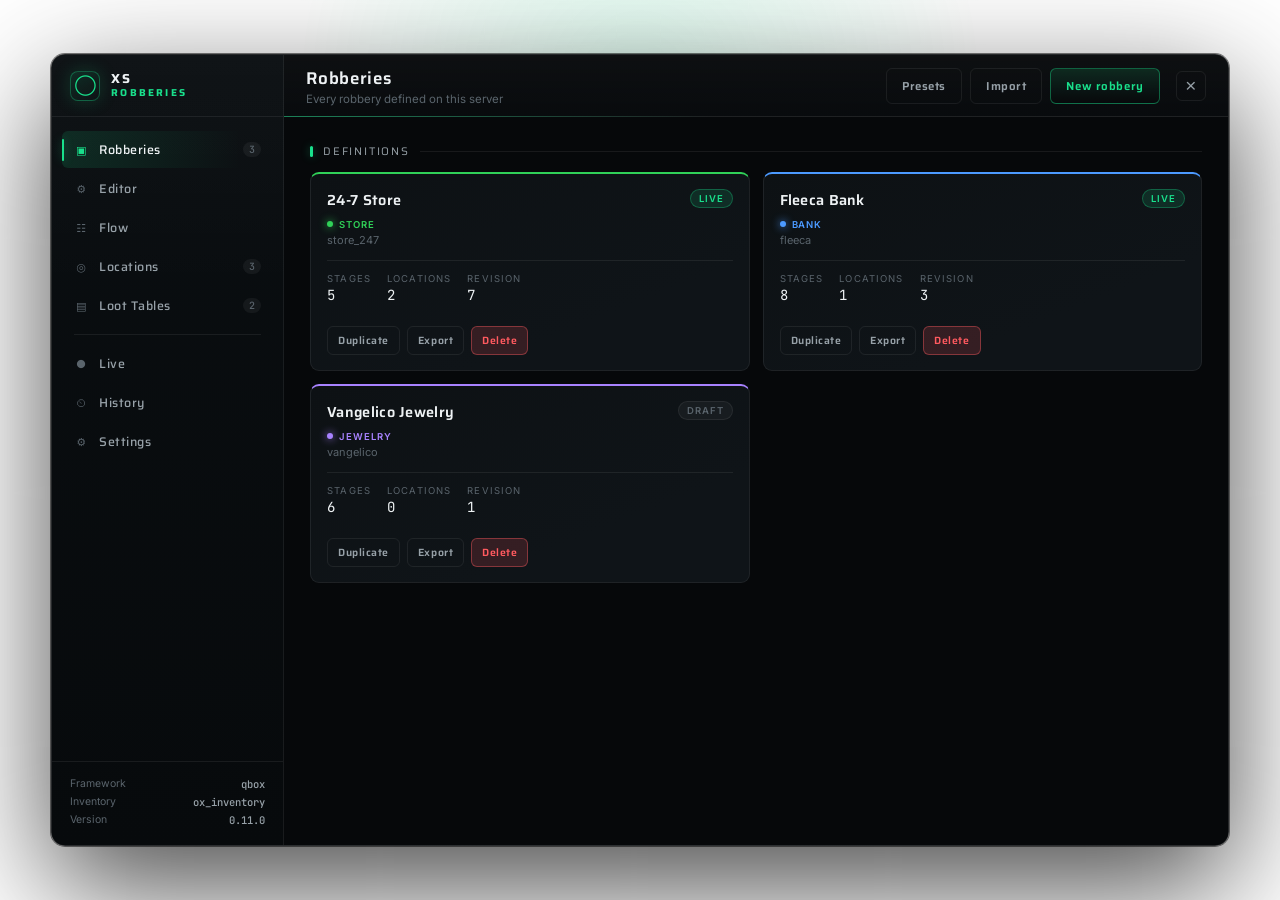
==== html/preview.html @ 026b1ade "XS-Robberies 0.11.0 An in-game robbery creator for QBox and QBCore. Build any job from a free camera" ====
<!DOCTYPE html>
<html lang="en">
<head>
    <meta charset="UTF-8">
    <meta name="viewport" content="width=device-width, initial-scale=1.0">
    <title>XS-Robberies — preview</title>
    <link rel="preconnect" href="https://fonts.googleapis.com">
    <link rel="preconnect" href="https://fonts.gstatic.com" crossorigin>
    <link href="https://fonts.googleapis.com/css2?family=Saira:wght@500;600;700&family=Inter:wght@400;500;600;700&family=JetBrains+Mono:wght@400;500;700&display=swap" rel="stylesheet">
    <link rel="stylesheet" href="css/style.css">
</head>
<body>
<div id="hud" class="hidden"></div>
<div id="minigame" class="hidden"></div>

<div id="app" class="hidden">
    <div id="grid-bg"></div>
    <div id="glow"></div>

    <div id="wrapper">
        <nav id="sidebar">
            <div id="logo">
                <div class="logo-mark">&#9711;</div>
                <div class="logo-text">XS<span>ROBBERIES</span></div>
            </div>

            <ul id="nav">
                <li class="nav-item active" data-panel="robberies">
                    <span class="nav-icon">&#9635;</span>
                    <span class="nav-label">Robberies</span>
                    <span class="nav-badge" id="badge-robberies"></span>
                </li>
                <li class="nav-item" data-panel="editor">
                    <span class="nav-icon">&#9881;</span>
                    <span class="nav-label">Editor</span>
                    <span class="nav-badge" id="badge-editor"></span>
                </li>
                <li class="nav-item" data-panel="graph">
                    <span class="nav-icon">&#9783;</span>
                    <span class="nav-label">Flow</span>
                </li>
                <li class="nav-item" data-panel="locations">
                    <span class="nav-icon">&#9678;</span>
                    <span class="nav-label">Locations</span>
                    <span class="nav-badge" id="badge-locations"></span>
                </li>
                <li class="nav-item" data-panel="loot">
                    <span class="nav-icon">&#9636;</span>
                    <span class="nav-label">Loot Tables</span>
                    <span class="nav-badge" id="badge-loot"></span>
                </li>
                <li class="nav-divider"></li>
                <li class="nav-item" data-panel="live">
                    <span class="nav-icon live-dot">&#9679;</span>
                    <span class="nav-label">Live</span>
                    <span class="nav-badge" id="badge-live"></span>
                </li>
                <li class="nav-item" data-panel="history">
                    <span class="nav-icon">&#9202;</span>
                    <span class="nav-label">History</span>
                </li>
                <li class="nav-item" data-panel="settings">
                    <span class="nav-icon">&#9881;</span>
                    <span class="nav-label">Settings</span>
                </li>
            </ul>

            <div id="sidebar-foot">
                <div class="foot-row"><span>Framework</span><b id="foot-framework">—</b></div>
                <div class="foot-row"><span>Inventory</span><b id="foot-inventory">—</b></div>
                <div class="foot-row"><span>Version</span><b>0.11.0</b></div>
            </div>
        </nav>

        <main id="main">
            <header id="topbar">
                <div id="topbar-left">
                    <div id="topbar-title">Robberies</div>
                    <div id="topbar-subtitle">Every robbery on this server</div>
                </div>
                <div id="topbar-actions"></div>
                <button id="btn-close" title="Close">&times;</button>
            </header>

            <section class="panel active" id="panel-robberies"></section>
            <section class="panel" id="panel-editor"></section>
            <section class="panel" id="panel-graph"></section>
            <section class="panel" id="panel-locations"></section>
            <section class="panel" id="panel-loot"></section>
            <section class="panel" id="panel-live"></section>
            <section class="panel" id="panel-history"></section>
            <section class="panel" id="panel-settings"></section>
        </main>
    </div>

    <div id="modal-root"></div>
    <div id="toast-container"></div>
</div>

<script src="js/mock.js"></script>
<script src="js/core.js"></script>
<script src="js/hud.js"></script>
<script src="js/minigames.js"></script>
<script src="js/panels/robberies.js"></script>
<script src="js/panels/editor.js"></script>
<script src="js/panels/graph.js"></script>
<script src="js/panels/locations.js"></script>
<script src="js/panels/loot.js"></script>
<script src="js/panels/live.js"></script>
<script src="js/panels/history.js"></script>
<script src="js/panels/settings.js"></script>
<script src="js/app.js"></script>
</body>
</html>
---- html/css/style.css ----
*, *::before, *::after { box-sizing: border-box; margin: 0; padding: 0; }

/* Near-black with a cold electric green. Reads as breach tooling, and stays
   clear of trucking's amber/teal, the drugs console's cyan and the airdrops
   panel's red. */
:root {
    --bg-base:      #06080a;
    --bg-card:      #0d1114;
    --bg-panel:     #0f1418;
    --bg-elevated:  #151b20;
    --bg-input:     #090c0f;
    --border:       rgba(255,255,255,0.07);
    --border-light: rgba(255,255,255,0.13);

    --accent:       #19e08c;
    --accent-dim:   rgba(25,224,140,0.13);
    --accent-glow:  rgba(25,224,140,0.40);
    --accent-deep:  #0b7f50;

    --amber:        #f5a524;
    --amber-dim:    rgba(245,165,36,0.15);
    --red:          #ff5a5f;
    --red-dim:      rgba(255,90,95,0.16);
    --green:        #30d158;
    --green-dim:    rgba(48,209,88,0.15);
    --blue:         #4c9aff;
    --blue-dim:     rgba(76,154,255,0.15);
    --violet:       #a882ff;
    --violet-dim:   rgba(168,130,255,0.15);

    --text-primary:   #eef2f4;
    --text-secondary: #97a1a8;
    --text-muted:     #5a646c;

    --font-display: 'Saira', 'Segoe UI', system-ui, sans-serif;
    --font-body:    'Inter', 'Segoe UI', system-ui, sans-serif;
    --font-mono:    'JetBrains Mono', ui-monospace, 'Cascadia Code', monospace;

    --sidebar-w: 232px;
    --topbar-h:  62px;
    --radius:    9px;
    --radius-sm: 6px;

    --ease: cubic-bezier(.22,.61,.36,1);
}

html, body {
    height: 100%;
    background: transparent;
    font-family: var(--font-body);
    color: var(--text-primary);
    overflow: hidden;
    -webkit-font-smoothing: antialiased;
}

.hidden { display: none !important; }

#app {
    position: fixed;
    inset: 0;
    display: flex;
    align-items: center;
    justify-content: center;
    opacity: 1;
    transition: opacity .22s var(--ease), transform .22s var(--ease);
}

#app.suspended {
    opacity: 0;
    transform: scale(.985);
    pointer-events: none;
}

#grid-bg {
    position: absolute;
    inset: 0;
    background-image:
        linear-gradient(rgba(255,255,255,.022) 1px, transparent 1px),
        linear-gradient(90deg, rgba(255,255,255,.022) 1px, transparent 1px);
    background-size: 44px 44px;
    mask-image: radial-gradient(ellipse 80% 70% at 50% 40%, #000 40%, transparent 100%);
}

#glow {
    position: absolute;
    top: -30%;
    left: 50%;
    width: 900px;
    height: 700px;
    transform: translateX(-50%);
    background: radial-gradient(circle, rgba(25,224,140,.10), transparent 62%);
    pointer-events: none;
    animation: breathe 9s ease-in-out infinite;
}

@keyframes breathe {
    0%, 100% { opacity: .55; }
    50%      { opacity: 1; }
}

#wrapper {
    position: relative;
    display: flex;
    width: min(1480px, 92vw);
    height: min(880px, 88vh);
    background: var(--bg-base);
    border: 1px solid var(--border-light);
    border-radius: 14px;
    overflow: hidden;
    box-shadow: 0 40px 120px rgba(0,0,0,.72), 0 0 0 1px rgba(0,0,0,.5);
    animation: appIn .34s var(--ease) both;
}

@keyframes appIn {
    from { opacity: 0; transform: translateY(14px) scale(.985); }
    to   { opacity: 1; transform: none; }
}

/* ── Sidebar ─────────────────────────────────────────────────────────────── */

#sidebar {
    width: var(--sidebar-w);
    flex-shrink: 0;
    display: flex;
    flex-direction: column;
    background: linear-gradient(180deg, #0a0e11, #070a0c);
    border-right: 1px solid var(--border);
}

#logo {
    height: var(--topbar-h);
    display: flex;
    align-items: center;
    gap: 11px;
    padding: 0 18px;
    border-bottom: 1px solid var(--border);
}

.logo-mark {
    width: 30px;
    height: 30px;
    display: grid;
    place-items: center;
    border-radius: 8px;
    font-size: 15px;
    color: var(--accent);
    background: var(--accent-dim);
    border: 1px solid rgba(25,224,140,.32);
    box-shadow: 0 0 18px rgba(25,224,140,.18);
}

.logo-text {
    font-family: var(--font-display);
    font-weight: 700;
    font-size: 13px;
    letter-spacing: .13em;
    line-height: 1.15;
}

.logo-text span {
    display: block;
    color: var(--accent);
    font-size: 10px;
    letter-spacing: .22em;
}

#nav { list-style: none; padding: 14px 10px; flex: 1; overflow-y: auto; }

.nav-item {
    position: relative;
    display: flex;
    align-items: center;
    gap: 11px;
    padding: 9px 12px;
    margin-bottom: 2px;
    border-radius: var(--radius-sm);
    cursor: pointer;
    color: var(--text-secondary);
    font-size: 12.5px;
    font-weight: 500;
    transition: background .16s var(--ease), color .16s var(--ease);
}

.nav-item::before {
    content: '';
    position: absolute;
    left: 0;
    top: 50%;
    width: 2px;
    height: 0;
    background: var(--accent);
    border-radius: 2px;
    transform: translateY(-50%);
    transition: height .2s var(--ease);
    box-shadow: 0 0 10px var(--accent-glow);
}

.nav-item:hover { background: rgba(255,255,255,.035); color: var(--text-primary); }

.nav-item.active {
    background: var(--accent-dim);
    color: var(--text-primary);
}

.nav-item.active::before { height: 60%; }
.nav-item.active .nav-icon { color: var(--accent); }

.nav-icon { font-size: 11px; width: 14px; text-align: center; color: var(--text-muted); transition: color .16s; }
.nav-label { flex: 1; font-family: var(--font-display); letter-spacing: .04em; }

.nav-badge {
    font-family: var(--font-mono);
    font-size: 10px;
    color: var(--text-muted);
    background: rgba(255,255,255,.05);
    padding: 1px 6px;
    border-radius: 20px;
}

.nav-badge:empty { display: none; }

.nav-divider { height: 1px; background: var(--border); margin: 10px 12px; }

.live-dot { color: var(--text-muted); }
.live-dot.on { color: var(--accent); animation: pulse 1.6s ease-in-out infinite; }

@keyframes pulse {
    0%, 100% { opacity: 1; text-shadow: 0 0 8px var(--accent-glow); }
    50%      { opacity: .35; text-shadow: none; }
}

#sidebar-foot {
    padding: 13px 18px 16px;
    border-top: 1px solid var(--border);
    font-size: 10.5px;
}

.foot-row { display: flex; justify-content: space-between; padding: 2px 0; color: var(--text-muted); }
.foot-row b { color: var(--text-secondary); font-family: var(--font-mono); font-weight: 500; }

/* ── Main ────────────────────────────────────────────────────────────────── */

#main { flex: 1; display: flex; flex-direction: column; min-width: 0; background: var(--bg-base); }

#topbar {
    height: var(--topbar-h);
    flex-shrink: 0;
    display: flex;
    align-items: center;
    gap: 16px;
    padding: 0 22px;
    border-bottom: 1px solid var(--border);
    background: rgba(10,13,16,.7);
}

#topbar-left { flex: 1; min-width: 0; }

#topbar-title {
    font-family: var(--font-display);
    font-size: 17px;
    font-weight: 600;
    letter-spacing: .04em;
}

#topbar-subtitle { font-size: 11.5px; color: var(--text-muted); margin-top: 1px; }

#topbar-actions { display: flex; gap: 8px; }

#btn-close {
    width: 30px;
    height: 30px;
    border: 1px solid var(--border);
    background: transparent;
    color: var(--text-secondary);
    border-radius: var(--radius-sm);
    font-size: 19px;
    line-height: 1;
    cursor: pointer;
    transition: all .16s var(--ease);
}

#btn-close:hover { background: var(--red-dim); border-color: var(--red); color: var(--red); }

.panel { display: none; flex: 1; overflow-y: auto; padding: 22px 26px 34px; }
.panel.active { display: block; animation: panelIn .26s var(--ease) both; }

@keyframes panelIn {
    from { opacity: 0; transform: translateY(9px); }
    to   { opacity: 1; transform: none; }
}

.panel::-webkit-scrollbar { width: 5px; }
.panel::-webkit-scrollbar-track { background: transparent; }
.panel::-webkit-scrollbar-thumb { background: var(--border-light); border-radius: 3px; }

/* ── Building blocks ─────────────────────────────────────────────────────── */

.section-title {
    font-family: var(--font-display);
    font-size: 11px;
    letter-spacing: .16em;
    text-transform: uppercase;
    color: var(--text-muted);
    margin: 4px 0 12px;
    display: flex;
    align-items: center;
    gap: 10px;
}

.section-title::after {
    content: '';
    flex: 1;
    height: 1px;
    background: var(--border);
}

.card-grid {
    display: grid;
    grid-template-columns: repeat(auto-fill, minmax(292px, 1fr));
    gap: 13px;
}

.card {
    background: var(--bg-card);
    border: 1px solid var(--border);
    border-radius: var(--radius);
    padding: 15px 16px;
    cursor: pointer;
    position: relative;
    overflow: hidden;
    transition: border-color .18s var(--ease), transform .18s var(--ease), background .18s var(--ease);
    animation: cardIn .3s var(--ease) both;
}

.card::after {
    content: '';
    position: absolute;
    left: 0; right: 0; top: 0;
    height: 1px;
    background: linear-gradient(90deg, transparent, var(--accent), transparent);
    opacity: 0;
    transition: opacity .2s var(--ease);
}

.card:hover {
    border-color: var(--border-light);
    background: var(--bg-panel);
    transform: translateY(-2px);
}

.card:hover::after { opacity: .7; }

@keyframes cardIn {
    from { opacity: 0; transform: translateY(10px); }
    to   { opacity: 1; transform: none; }
}

.card:nth-child(1) { animation-delay: .02s; }
.card:nth-child(2) { animation-delay: .05s; }
.card:nth-child(3) { animation-delay: .08s; }
.card:nth-child(4) { animation-delay: .11s; }
.card:nth-child(5) { animation-delay: .14s; }
.card:nth-child(6) { animation-delay: .17s; }
.card:nth-child(n+7) { animation-delay: .2s; }

.card-head { display: flex; align-items: flex-start; justify-content: space-between; gap: 10px; }

.card-title {
    font-family: var(--font-display);
    font-size: 14.5px;
    font-weight: 600;
    letter-spacing: .02em;
}

.card-sub { font-size: 11px; color: var(--text-muted); margin-top: 2px; }

.card-stats {
    display: flex;
    gap: 16px;
    margin-top: 13px;
    padding-top: 12px;
    border-top: 1px solid var(--border);
}

.stat-label { font-size: 9.5px; letter-spacing: .12em; text-transform: uppercase; color: var(--text-muted); }
.stat-value { font-family: var(--font-mono); font-size: 14px; color: var(--text-primary); margin-top: 2px; }

.badge {
    font-size: 9.5px;
    font-weight: 600;
    letter-spacing: .1em;
    text-transform: uppercase;
    padding: 3px 8px;
    border-radius: 20px;
    border: 1px solid transparent;
    white-space: nowrap;
}

.badge.on     { color: var(--accent); background: var(--accent-dim); border-color: rgba(25,224,140,.3); }
.badge.off    { color: var(--text-muted); background: rgba(255,255,255,.04); border-color: var(--border); }
.badge.warn   { color: var(--amber); background: var(--amber-dim); border-color: rgba(245,165,36,.3); }
.badge.danger { color: var(--red); background: var(--red-dim); border-color: rgba(255,90,95,.3); }
.badge.info   { color: var(--blue); background: var(--blue-dim); border-color: rgba(76,154,255,.3); }

.btn {
    font-family: var(--font-display);
    font-size: 11.5px;
    font-weight: 600;
    letter-spacing: .05em;
    padding: 8px 15px;
    border-radius: var(--radius-sm);
    border: 1px solid var(--border-light);
    background: var(--bg-elevated);
    color: var(--text-primary);
    cursor: pointer;
    transition: all .16s var(--ease);
    display: inline-flex;
    align-items: center;
    gap: 7px;
}

.btn:hover { border-color: var(--text-muted); transform: translateY(-1px); }
.btn:active { transform: none; }
.btn:disabled { opacity: .45; cursor: not-allowed; transform: none; }

.btn-primary {
    background: var(--accent-dim);
    border-color: rgba(25,224,140,.4);
    color: var(--accent);
}

.btn-primary:hover {
    background: rgba(25,224,140,.2);
    border-color: var(--accent);
    box-shadow: 0 0 18px rgba(25,224,140,.18);
}

.btn-ghost { background: transparent; border-color: var(--border); color: var(--text-secondary); }
.btn-ghost:hover { color: var(--text-primary); }

.btn-danger { background: var(--red-dim); border-color: rgba(255,90,95,.4); color: var(--red); }
.btn-danger:hover { background: rgba(255,90,95,.25); border-color: var(--red); }

.btn-sm { padding: 5px 10px; font-size: 10.5px; }

/* ── Forms ───────────────────────────────────────────────────────────────── */

.field { margin-bottom: 13px; }

.field-label {
    display: block;
    font-size: 10.5px;
    letter-spacing: .1em;
    text-transform: uppercase;
    color: var(--text-muted);
    margin-bottom: 5px;
}

.field-hint { font-size: 10.5px; color: var(--text-muted); margin-top: 4px; line-height: 1.45; }

input[type="text"], input[type="number"], select, textarea {
    width: 100%;
    background: var(--bg-input);
    border: 1px solid var(--border);
    border-radius: var(--radius-sm);
    padding: 8px 11px;
    color: var(--text-primary);
    font-family: var(--font-body);
    font-size: 12.5px;
    transition: border-color .16s var(--ease), box-shadow .16s var(--ease);
}

input:focus, select:focus, textarea:focus {
    outline: none;
    border-color: var(--accent);
    box-shadow: 0 0 0 3px var(--accent-dim);
}

textarea { resize: vertical; min-height: 90px; font-family: var(--font-mono); font-size: 11.5px; }

select { cursor: pointer; }
select option { background: var(--bg-elevated); }

.input-row { display: flex; gap: 9px; }
.input-row > * { flex: 1; }

.unit-input { position: relative; }
.unit-input .unit {
    position: absolute;
    right: 10px;
    top: 50%;
    transform: translateY(-50%);
    font-family: var(--font-mono);
    font-size: 10.5px;
    color: var(--text-muted);
    pointer-events: none;
}

.toggle {
    display: flex;
    align-items: center;
    gap: 10px;
    cursor: pointer;
    user-select: none;
}

.toggle-track {
    width: 34px;
    height: 19px;
    border-radius: 20px;
    background: var(--bg-input);
    border: 1px solid var(--border-light);
    position: relative;
    transition: all .18s var(--ease);
    flex-shrink: 0;
}

.toggle-track::after {
    content: '';
    position: absolute;
    top: 2px;
    left: 2px;
    width: 13px;
    height: 13px;
    border-radius: 50%;
    background: var(--text-muted);
    transition: all .18s var(--ease);
}

.toggle input { display: none; }

.toggle input:checked + .toggle-track {
    background: var(--accent-dim);
    border-color: var(--accent);
}

.toggle input:checked + .toggle-track::after {
    left: 17px;
    background: var(--accent);
    box-shadow: 0 0 8px var(--accent-glow);
}

.toggle-label { font-size: 12px; color: var(--text-secondary); }

.empty {
    text-align: center;
    padding: 64px 20px;
    color: var(--text-muted);
    animation: panelIn .3s var(--ease) both;
}

.empty-mark { font-size: 30px; opacity: .32; margin-bottom: 12px; }
.empty-title { font-family: var(--font-display); font-size: 15px; color: var(--text-secondary); margin-bottom: 6px; }
.empty-body { font-size: 12px; max-width: 380px; margin: 0 auto 18px; line-height: 1.6; }

/* ── Editor ──────────────────────────────────────────────────────────────── */

#editor-layout { display: grid; grid-template-columns: 296px 1fr; gap: 16px; height: 100%; }

.editor-col { display: flex; flex-direction: column; min-height: 0; }

.stage-list { flex: 1; overflow-y: auto; padding-right: 3px; }
.stage-list::-webkit-scrollbar { width: 4px; }
.stage-list::-webkit-scrollbar-thumb { background: var(--border-light); border-radius: 2px; }

.stage-row {
    display: flex;
    align-items: center;
    gap: 10px;
    padding: 9px 11px;
    margin-bottom: 5px;
    background: var(--bg-card);
    border: 1px solid var(--border);
    border-left: 2px solid var(--stage-colour, var(--accent));
    border-radius: var(--radius-sm);
    cursor: pointer;
    transition: all .16s var(--ease);
    animation: cardIn .24s var(--ease) both;
}

.stage-row:hover { background: var(--bg-panel); border-color: var(--border-light); border-left-color: var(--stage-colour, var(--accent)); }
.stage-row.selected {
    background: var(--bg-elevated);
    border-color: var(--border-light);
    border-left-color: var(--stage-colour, var(--accent));
    border-left-width: 3px;
}

.stage-index {
    font-family: var(--font-mono);
    font-size: 10px;
    color: var(--text-muted);
    width: 16px;
    text-align: right;
}

.stage-meta { flex: 1; min-width: 0; }
.stage-name { font-size: 12.5px; font-weight: 500; white-space: nowrap; overflow: hidden; text-overflow: ellipsis; }
.stage-type { font-size: 10px; color: var(--text-muted); letter-spacing: .06em; text-transform: uppercase; }

.stage-flag { font-size: 10px; color: var(--text-muted); }

.options-head {
    display: flex;
    align-items: center;
    justify-content: space-between;
    gap: 12px;
    padding-bottom: 13px;
    margin-bottom: 15px;
    border-bottom: 1px solid var(--border);
}

.options-title { font-family: var(--font-display); font-size: 15px; font-weight: 600; }
.options-blurb { font-size: 11.5px; color: var(--text-muted); margin-top: 3px; line-height: 1.5; max-width: 520px; }

.field-grid { display: grid; grid-template-columns: repeat(2, minmax(0, 1fr)); gap: 0 16px; }
.field-grid .field.wide { grid-column: 1 / -1; }

.advanced-toggle {
    display: flex;
    align-items: center;
    gap: 8px;
    margin: 6px 0 14px;
    font-size: 11px;
    letter-spacing: .1em;
    text-transform: uppercase;
    color: var(--text-muted);
    cursor: pointer;
    user-select: none;
}

.advanced-toggle::after { content: ''; flex: 1; height: 1px; background: var(--border); }
.advanced-toggle:hover { color: var(--text-secondary); }

.advanced-fields { display: none; }
.advanced-fields.open { display: block; animation: panelIn .2s var(--ease) both; }

.type-grid { display: grid; grid-template-columns: repeat(3, 1fr); gap: 9px; }

.type-card {
    background: var(--bg-input);
    border: 1px solid var(--border);
    border-radius: var(--radius-sm);
    padding: 12px;
    cursor: pointer;
    transition: all .16s var(--ease);
    animation: cardIn .24s var(--ease) both;
}

.type-card:hover {
    border-color: var(--type-colour, var(--accent));
    background: var(--bg-elevated);
    transform: translateY(-2px);
}

.type-name { font-family: var(--font-display); font-size: 12.5px; font-weight: 600; color: var(--type-colour, var(--accent)); }
.type-blurb { font-size: 10.5px; color: var(--text-muted); margin-top: 4px; line-height: 1.45; }

.issue {
    display: flex;
    gap: 9px;
    padding: 9px 11px;
    margin-bottom: 6px;
    border-radius: var(--radius-sm);
    font-size: 11.5px;
    line-height: 1.45;
    border: 1px solid transparent;
}

.issue.error { background: var(--red-dim); border-color: rgba(255,90,95,.25); color: #ffb3b5; }
.issue.warn  { background: var(--amber-dim); border-color: rgba(245,165,36,.25); color: #ffd695; }
.issue-mark  { font-weight: 700; }

/* ── Table ───────────────────────────────────────────────────────────────── */

.table { width: 100%; border-collapse: collapse; font-size: 12px; }
.table th {
    text-align: left;
    font-family: var(--font-display);
    font-size: 10px;
    letter-spacing: .12em;
    text-transform: uppercase;
    color: var(--text-muted);
    padding: 9px 12px;
    border-bottom: 1px solid var(--border);
}
.table td { padding: 10px 12px; border-bottom: 1px solid var(--border); }
.table tbody tr { transition: background .14s; }
.table tbody tr:hover { background: rgba(255,255,255,.025); }
.table .mono { font-family: var(--font-mono); font-size: 11px; color: var(--text-secondary); }

/* ── Modal ───────────────────────────────────────────────────────────────── */

#modal-root:empty { display: none; }

.modal-backdrop {
    position: fixed;
    inset: 0;
    background: rgba(3,5,6,.72);
    backdrop-filter: blur(3px);
    display: grid;
    place-items: center;
    z-index: 60;
    animation: fadeIn .16s var(--ease) both;
}

@keyframes fadeIn { from { opacity: 0; } to { opacity: 1; } }

.modal {
    width: min(540px, 90vw);
    max-height: 82vh;
    display: flex;
    flex-direction: column;
    background: var(--bg-panel);
    border: 1px solid var(--border-light);
    border-radius: var(--radius);
    box-shadow: 0 30px 90px rgba(0,0,0,.7);
    animation: modalIn .2s var(--ease) both;
}

@keyframes modalIn {
    from { opacity: 0; transform: translateY(12px) scale(.98); }
    to   { opacity: 1; transform: none; }
}

.modal.wide { width: min(1040px, 94vw); }

.modal-header {
    display: flex;
    align-items: center;
    justify-content: space-between;
    padding: 15px 18px;
    border-bottom: 1px solid var(--border);
}

.modal-title { font-family: var(--font-display); font-size: 15px; font-weight: 600; }

.modal-close {
    background: none;
    border: none;
    color: var(--text-muted);
    font-size: 21px;
    line-height: 1;
    cursor: pointer;
    transition: color .16s;
}

.modal-close:hover { color: var(--red); }

.modal-body { padding: 18px; overflow-y: auto; }
.modal-body::-webkit-scrollbar { width: 4px; }
.modal-body::-webkit-scrollbar-thumb { background: var(--border-light); border-radius: 2px; }

.modal-footer {
    display: flex;
    justify-content: flex-end;
    gap: 9px;
    padding: 13px 18px;
    border-top: 1px solid var(--border);
}

/* ── Toasts ──────────────────────────────────────────────────────────────── */

#toast-container {
    position: fixed;
    top: 20px;
    right: 20px;
    display: flex;
    flex-direction: column;
    gap: 9px;
    z-index: 80;
}

.toast {
    display: flex;
    gap: 11px;
    align-items: flex-start;
    min-width: 268px;
    max-width: 360px;
    padding: 12px 14px;
    background: var(--bg-elevated);
    border: 1px solid var(--border-light);
    border-left: 2px solid var(--accent);
    border-radius: var(--radius-sm);
    box-shadow: 0 14px 40px rgba(0,0,0,.55);
    animation: toastIn .24s var(--ease) both;
}

@keyframes toastIn {
    from { opacity: 0; transform: translateX(24px); }
    to   { opacity: 1; transform: none; }
}

.toast.success { border-left-color: var(--green); }
.toast.error   { border-left-color: var(--red); }
.toast.warning { border-left-color: var(--amber); }

.toast-icon {
    width: 18px;
    height: 18px;
    display: grid;
    place-items: center;
    border-radius: 50%;
    font-size: 10px;
    font-weight: 700;
    background: var(--accent-dim);
    color: var(--accent);
    flex-shrink: 0;
    margin-top: 1px;
}

.toast.success .toast-icon { background: var(--green-dim); color: var(--green); }
.toast.error .toast-icon   { background: var(--red-dim); color: var(--red); }
.toast.warning .toast-icon { background: var(--amber-dim); color: var(--amber); }

.toast-title { font-size: 12.5px; font-weight: 600; }
.toast-body { font-size: 11.5px; color: var(--text-secondary); margin-top: 2px; line-height: 1.45; }

/* ── Player HUD ──────────────────────────────────────────────────────────── */

#hud {
    position: fixed;
    left: 26px;
    top: 50%;
    transform: translateY(-50%);
    width: 236px;
    padding: 14px 15px;
    background: rgba(8,11,13,.82);
    border: 1px solid var(--border);
    border-left: 2px solid var(--accent);
    border-radius: var(--radius);
    backdrop-filter: blur(6px);
    box-shadow: 0 18px 50px rgba(0,0,0,.5);
    animation: hudIn .3s var(--ease) both;
    z-index: 40;
}

@keyframes hudIn {
    from { opacity: 0; transform: translate(-16px, -50%); }
    to   { opacity: 1; transform: translate(0, -50%); }
}

.hud-head {
    display: flex;
    align-items: baseline;
    justify-content: space-between;
    gap: 10px;
    padding-bottom: 9px;
    border-bottom: 1px solid var(--border);
}

.hud-title {
    font-family: var(--font-display);
    font-size: 13px;
    font-weight: 600;
    letter-spacing: .04em;
    white-space: nowrap;
    overflow: hidden;
    text-overflow: ellipsis;
}

.hud-clock { font-family: var(--font-mono); font-size: 12px; color: var(--text-secondary); }

.hud-alarm {
    display: flex;
    align-items: center;
    gap: 7px;
    margin: 9px 0 11px;
    font-size: 10.5px;
    letter-spacing: .11em;
    text-transform: uppercase;
    color: var(--text-muted);
}

.hud-alarm-dot {
    width: 6px;
    height: 6px;
    border-radius: 50%;
    background: currentColor;
    flex-shrink: 0;
}

.hud-alarm.quiet   { color: var(--text-muted); }
.hud-alarm.silent  { color: var(--blue); }
.hud-alarm.pending { color: var(--amber); }
.hud-alarm.raised  { color: var(--red); }
.hud-alarm.pending .hud-alarm-dot,
.hud-alarm.raised .hud-alarm-dot { animation: pulse 1.1s ease-in-out infinite; }

.hud-escape {
    font-family: var(--font-mono);
    font-size: 12.5px;
    color: var(--red);
    text-align: center;
    padding: 6px 0 9px;
    margin-bottom: 8px;
    border-bottom: 1px solid var(--border);
    animation: pulse 1.4s ease-in-out infinite;
}

.hud-objectives { display: flex; flex-direction: column; gap: 6px; }

.hud-objective {
    display: flex;
    align-items: center;
    gap: 9px;
    font-size: 12px;
    color: var(--text-secondary);
    animation: cardIn .24s var(--ease) both;
}

.hud-mark {
    width: 11px;
    height: 11px;
    border-radius: 3px;
    border: 1px solid var(--border-light);
    flex-shrink: 0;
    position: relative;
    transition: all .2s var(--ease);
}

.hud-objective.open .hud-mark {
    border-color: var(--accent);
    box-shadow: 0 0 9px var(--accent-glow);
}

.hud-objective.open .hud-label { color: var(--text-primary); }

.hud-objective.done .hud-mark { background: var(--accent); border-color: var(--accent); }

.hud-objective.done .hud-mark::after {
    content: '';
    position: absolute;
    left: 3px;
    top: 0;
    width: 3px;
    height: 7px;
    border: solid #06080a;
    border-width: 0 1.5px 1.5px 0;
    transform: rotate(42deg);
}

.hud-objective.done .hud-label { color: var(--text-muted); text-decoration: line-through; }
.hud-objective.locked { opacity: .45; }

.hud-label { flex: 1; white-space: nowrap; overflow: hidden; text-overflow: ellipsis; }
.hud-opt { font-size: 9px; letter-spacing: .1em; text-transform: uppercase; color: var(--text-muted); }

/* ── Minigames ───────────────────────────────────────────────────────────── */

#minigame {
    position: fixed;
    inset: 0;
    display: grid;
    place-items: center;
    z-index: 70;
    background: rgba(4,6,7,.55);
    backdrop-filter: blur(4px);
    animation: fadeIn .16s var(--ease) both;
}

.mg-shell {
    width: 420px;
    max-width: calc(100vw - 40px);
    padding: 20px 22px 22px;
    background: var(--bg-panel);
    border: 1px solid var(--border-light);
    border-radius: var(--radius);
    box-shadow: 0 30px 90px rgba(0,0,0,.7);
    animation: modalIn .2s var(--ease) both;
}

.mg-head {
    display: flex;
    align-items: baseline;
    justify-content: space-between;
    margin-bottom: 4px;
}

.mg-title { font-family: var(--font-display); font-size: 15px; font-weight: 600; letter-spacing: .04em; }
.mg-timer { font-family: var(--font-mono); font-size: 13px; color: var(--accent); }
.mg-hint { font-size: 11px; color: var(--text-muted); margin-bottom: 15px; }

.mg-bar {
    height: 3px;
    background: var(--bg-input);
    border-radius: 3px;
    overflow: hidden;
    margin-bottom: 16px;
}

.mg-bar-fill {
    height: 100%;
    background: var(--accent);
    box-shadow: 0 0 10px var(--accent-glow);
    transition: width .1s linear;
}

.mg-stage { display: flex; flex-direction: column; gap: 12px; }

.mg-track {
    position: relative;
    height: 46px;
    background: var(--bg-input);
    border: 1px solid var(--border);
    border-radius: var(--radius-sm);
    overflow: hidden;
}

.mg-band {
    position: absolute;
    top: 0;
    bottom: 0;
    background: var(--accent-dim);
    border-left: 1px solid var(--accent);
    border-right: 1px solid var(--accent);
}

.mg-carrier {
    position: absolute;
    top: 0;
    bottom: 0;
    width: 2px;
    background: var(--text-primary);
    box-shadow: 0 0 10px rgba(255,255,255,.5);
}

.mg-grid { display: grid; gap: 6px; }

.mg-cell {
    aspect-ratio: 1;
    background: var(--bg-input);
    border: 1px solid var(--border);
    border-radius: var(--radius-sm);
    cursor: pointer;
    display: grid;
    place-items: center;
    font-family: var(--font-mono);
    font-size: 13px;
    color: var(--text-muted);
    transition: all .12s var(--ease);
}

.mg-cell:hover { border-color: var(--border-light); background: var(--bg-elevated); }
.mg-cell.on { background: var(--accent-dim); border-color: var(--accent); color: var(--accent); }
.mg-cell.lit { background: var(--accent); border-color: var(--accent); color: #06080a; }
.mg-cell.bad { background: var(--red-dim); border-color: var(--red); color: var(--red); }

.mg-pins { display: flex; gap: 8px; justify-content: center; }

.mg-pin {
    width: 26px;
    height: 62px;
    background: var(--bg-input);
    border: 1px solid var(--border);
    border-radius: var(--radius-sm);
    position: relative;
    overflow: hidden;
}

.mg-pin-fill {
    position: absolute;
    left: 0;
    right: 0;
    bottom: 0;
    background: var(--accent-dim);
    border-top: 1px solid var(--accent);
}

.mg-pin.set .mg-pin-fill { background: var(--accent); border-top-color: var(--accent); }
.mg-pin.active { border-color: var(--accent); box-shadow: 0 0 12px var(--accent-glow); }

.mg-wires { display: flex; flex-direction: column; gap: 7px; }

.mg-wire {
    display: flex;
    align-items: center;
    gap: 10px;
    padding: 8px 11px;
    background: var(--bg-input);
    border: 1px solid var(--border);
    border-radius: var(--radius-sm);
    cursor: pointer;
    transition: all .14s var(--ease);
}

.mg-wire:hover { border-color: var(--border-light); }
.mg-wire-swatch { width: 22px; height: 4px; border-radius: 2px; flex-shrink: 0; }
.mg-wire-label { font-size: 12px; color: var(--text-secondary); flex: 1; }
.mg-wire.cut { opacity: .35; }

.mg-result {
    text-align: center;
    font-family: var(--font-display);
    font-size: 15px;
    letter-spacing: .12em;
    text-transform: uppercase;
    padding: 8px 0 2px;
}

.mg-result.pass { color: var(--accent); }
.mg-result.fail { color: var(--red); }

/* ── Item picker ─────────────────────────────────────────────────────────── */

.picker { position: relative; flex: 1; min-width: 0; }

.picker-input { width: 100%; }

.picker-list {
    position: absolute;
    top: calc(100% + 4px);
    left: 0;
    right: 0;
    z-index: 40;
    max-height: 236px;
    overflow-y: auto;
    background: var(--bg-elevated);
    border: 1px solid var(--border-light);
    border-radius: var(--radius-sm);
    box-shadow: 0 18px 44px rgba(0,0,0,.6);
    animation: panelIn .13s var(--ease) both;
}

.picker-list::-webkit-scrollbar { width: 4px; }
.picker-list::-webkit-scrollbar-thumb { background: var(--border-light); border-radius: 2px; }

.picker-row {
    display: flex;
    align-items: baseline;
    justify-content: space-between;
    gap: 12px;
    padding: 7px 11px;
    cursor: pointer;
    border-left: 2px solid transparent;
}

.picker-row:hover, .picker-row.active {
    background: var(--accent-dim);
    border-left-color: var(--accent);
}

.picker-row-label { font-size: 12px; color: var(--text-primary); }

.picker-row-name {
    font-family: var(--font-mono);
    font-size: 10.5px;
    color: var(--text-muted);
    flex-shrink: 0;
}

.picker-empty {
    padding: 12px;
    font-size: 11.5px;
    color: var(--text-muted);
    line-height: 1.5;
}

.picker-note { font-size: 10.5px; margin-top: 4px; min-height: 13px; }
.picker-note.known { color: var(--text-muted); }
.picker-note.unknown { color: var(--amber); }

.tunable {
    display: flex;
    align-items: center;
    gap: 12px;
    padding: 11px 0;
    border-bottom: 1px solid var(--border);
}

.tunable:last-child { border-bottom: none; }
.tunable .toggle { flex: 1; }
.tunable .badge { flex-shrink: 0; }

/* ── Flow ────────────────────────────────────────────────────────────────── */

.graph {
    display: flex;
    align-items: flex-start;
    gap: 6px;
    overflow-x: auto;
    padding: 6px 2px 18px;
}

.graph::-webkit-scrollbar { height: 6px; }
.graph::-webkit-scrollbar-thumb { background: var(--border-light); border-radius: 3px; }

.gcol {
    display: flex;
    flex-direction: column;
    gap: 9px;
    min-width: 178px;
    flex-shrink: 0;
}

.gcol-head {
    font-family: var(--font-display);
    font-size: 9.5px;
    letter-spacing: .14em;
    text-transform: uppercase;
    color: var(--text-muted);
    padding-bottom: 8px;
    margin-bottom: 2px;
    border-bottom: 1px solid var(--border);
}

.garrow {
    align-self: flex-start;
    margin-top: 48px;
    color: var(--accent);
    font-size: 17px;
    line-height: 1;
    flex-shrink: 0;
    opacity: .5;
    text-shadow: 0 0 12px var(--accent-glow);
    animation: arrowDrift 2.6s ease-in-out infinite;
}

@keyframes arrowDrift {
    0%, 100% { transform: translateX(-2px); opacity: .35; }
    50%      { transform: translateX(2px); opacity: .75; }
}

.gnode {
    position: relative;
    background: linear-gradient(160deg, var(--bg-card), var(--bg-panel));
    border: 1px solid var(--border);
    border-left: 3px solid var(--node-colour, var(--accent));
    border-radius: var(--radius-sm);
    padding: 11px 12px;
    cursor: pointer;
    transition: transform .16s var(--ease), border-color .16s var(--ease), box-shadow .16s var(--ease);
    animation: cardIn .26s var(--ease) both;
}

.gnode:hover {
    transform: translateX(3px);
    border-color: var(--border-light);
    border-left-color: var(--node-colour, var(--accent));
    box-shadow: 0 8px 26px rgba(0,0,0,.45);
}

.gnode.selected {
    border-color: var(--node-colour, var(--accent));
    box-shadow: 0 0 0 1px var(--node-colour, var(--accent)), 0 10px 30px rgba(0,0,0,.5);
}

.gnode.is-off { opacity: .45; }

.gnode-type {
    font-size: 9px;
    letter-spacing: .13em;
    text-transform: uppercase;
    color: var(--node-colour, var(--accent));
    margin-bottom: 3px;
}

.gnode-name {
    font-family: var(--font-display);
    font-size: 12.5px;
    font-weight: 600;
    line-height: 1.25;
}

.gnode-flags {
    font-size: 10px;
    color: var(--text-muted);
    margin-top: 5px;
}

/* ── Themes ──────────────────────────────────────────────────────────────────
   The accent is the only thing that moves. Backgrounds stay near-black and the
   semantic colours (red for destructive, amber for warning) never change, so a
   theme can never make a delete button look safe. */

[data-theme="amber"] {
    --accent:      #f5a524;
    --accent-dim:  rgba(245,165,36,0.13);
    --accent-glow: rgba(245,165,36,0.40);
    --accent-deep: #8a5c0c;
}

[data-theme="violet"] {
    --accent:      #a882ff;
    --accent-dim:  rgba(168,130,255,0.14);
    --accent-glow: rgba(168,130,255,0.42);
    --accent-deep: #5b3fa0;
}

[data-theme="rose"] {
    --accent:      #ff4d9d;
    --accent-dim:  rgba(255,77,157,0.14);
    --accent-glow: rgba(255,77,157,0.42);
    --accent-deep: #8f2359;
}

[data-theme="ice"] {
    --accent:      #4fd2ff;
    --accent-dim:  rgba(79,210,255,0.13);
    --accent-glow: rgba(79,210,255,0.40);
    --accent-deep: #12657f;
}

[data-theme="gold"] {
    --accent:      #e8c37a;
    --accent-dim:  rgba(232,195,122,0.13);
    --accent-glow: rgba(232,195,122,0.38);
    --accent-deep: #8a6a2c;
}

/* The glow behind the panel follows the accent. */
#glow {
    background: radial-gradient(circle, var(--accent-dim), transparent 62%);
}

/* ── Category colours ────────────────────────────────────────────────────────
   A bank should not look like a corner shop at a glance. */

:root {
    --cat-store:   #30d158;
    --cat-bank:    #4c9aff;
    --cat-jewelry: #a882ff;
    --cat-atm:     #4fd2ff;
    --cat-house:   #f5a524;
    --cat-custom:  #97a1a8;
}

.card[data-cat] { border-top: 2px solid var(--cat, var(--border)); }
.card[data-cat="store"]   { --cat: var(--cat-store); }
.card[data-cat="bank"]    { --cat: var(--cat-bank); }
.card[data-cat="jewelry"] { --cat: var(--cat-jewelry); }
.card[data-cat="atm"]     { --cat: var(--cat-atm); }
.card[data-cat="house"]   { --cat: var(--cat-house); }
.card[data-cat="custom"]  { --cat: var(--cat-custom); }

.cat-chip {
    display: inline-flex;
    align-items: center;
    gap: 6px;
    font-size: 9.5px;
    font-weight: 600;
    letter-spacing: .1em;
    text-transform: uppercase;
    color: var(--cat, var(--text-muted));
}

.cat-chip::before {
    content: '';
    width: 6px;
    height: 6px;
    border-radius: 50%;
    background: var(--cat, var(--text-muted));
    box-shadow: 0 0 8px var(--cat, transparent);
}

/* ── Deeper chrome ───────────────────────────────────────────────────────── */

#wrapper {
    background:
        radial-gradient(1200px 500px at 50% -10%, rgba(255,255,255,.028), transparent 70%),
        linear-gradient(180deg, #080b0d, var(--bg-base));
}

#sidebar {
    background:
        linear-gradient(180deg, rgba(255,255,255,.022), transparent 30%),
        linear-gradient(180deg, #0a0e11, #070a0c);
}

#topbar {
    background: linear-gradient(180deg, rgba(255,255,255,.03), rgba(10,13,16,.55));
    position: relative;
}

#topbar::after {
    content: '';
    position: absolute;
    left: 0; right: 0; bottom: -1px;
    height: 1px;
    background: linear-gradient(90deg, var(--accent), transparent 45%);
    opacity: .5;
}

.nav-item.active {
    background: linear-gradient(90deg, var(--accent-dim), transparent 85%);
}

.card {
    background: linear-gradient(158deg, var(--bg-card), var(--bg-panel) 70%);
}

.section-title {
    color: var(--text-secondary);
}

.section-title::before {
    content: '';
    width: 3px;
    height: 11px;
    border-radius: 2px;
    background: var(--accent);
    box-shadow: 0 0 8px var(--accent-glow);
    flex-shrink: 0;
}

.btn-primary {
    background: linear-gradient(180deg, var(--accent-dim), rgba(0,0,0,.2));
}

.panel::-webkit-scrollbar-thumb,
.stage-list::-webkit-scrollbar-thumb,
.picker-list::-webkit-scrollbar-thumb {
    background: var(--accent-deep);
}

.logo-mark {
    background: linear-gradient(150deg, var(--accent-dim), transparent);
}

/* ── Theme picker ────────────────────────────────────────────────────────── */

.swatches { display: flex; gap: 9px; flex-wrap: wrap; }

.swatch {
    width: 34px;
    height: 34px;
    border-radius: 9px;
    border: 1px solid var(--border-light);
    cursor: pointer;
    position: relative;
    transition: transform .16s var(--ease), box-shadow .16s var(--ease);
}

.swatch:hover { transform: translateY(-2px); }

.swatch.active {
    box-shadow: 0 0 0 2px var(--bg-panel), 0 0 0 3px currentColor, 0 0 18px currentColor;
}

.swatch::after {
    content: '';
    position: absolute;
    inset: 6px;
    border-radius: 5px;
    background: currentColor;
    box-shadow: 0 0 12px currentColor;
}

/* ── Fingerprint ─────────────────────────────────────────────────────────── */

.mg-print-row { display: flex; gap: 18px; align-items: flex-start; }

.mg-print-file {
    flex-shrink: 0;
    padding: 10px 14px;
    border: 1px solid var(--accent);
    border-radius: var(--radius-sm);
    background: var(--accent-dim);
    color: var(--accent);
    text-align: center;
}

.mg-print-label {
    font-size: 9.5px;
    letter-spacing: .12em;
    text-transform: uppercase;
    margin-bottom: 6px;
    color: var(--text-secondary);
}

.mg-print { width: 54px; height: 58px; }

.mg-print-grid {
    flex: 1;
    display: grid;
    grid-template-columns: repeat(4, 1fr);
    gap: 8px;
}

.mg-print-card {
    display: grid;
    place-items: center;
    padding: 6px;
    border: 1px solid var(--border);
    border-radius: var(--radius-sm);
    background: var(--bg-input);
    color: var(--text-secondary);
    cursor: pointer;
    transition: all .14s var(--ease);
}

.mg-print-card:hover { border-color: var(--border-light); color: var(--text-primary); transform: translateY(-2px); }
.mg-print-card.good { border-color: var(--accent); color: var(--accent); background: var(--accent-dim); }
.mg-print-card.bad { border-color: var(--red); color: var(--red); background: var(--red-dim); }

/* ── Drill ───────────────────────────────────────────────────────────────── */

.mg-drill { display: flex; gap: 22px; justify-content: center; padding: 6px 0; }

.mg-gauge {
    position: relative;
    width: 46px;
    height: 150px;
    border: 1px solid var(--border-light);
    border-radius: var(--radius-sm);
    background: var(--bg-input);
    overflow: hidden;
    display: flex;
    align-items: flex-end;
}

.mg-gauge span {
    position: absolute;
    bottom: -19px;
    left: 0;
    right: 0;
    text-align: center;
    font-size: 9.5px;
    letter-spacing: .1em;
    text-transform: uppercase;
    color: var(--text-muted);
}

.mg-gauge-fill {
    width: 100%;
    height: 0;
    background: linear-gradient(0deg, var(--accent), rgba(25,224,140,.45));
    transition: height .05s linear;
}

.mg-gauge.heat .mg-gauge-fill { background: linear-gradient(0deg, var(--amber), var(--red)); }

/* ── Pin pad ─────────────────────────────────────────────────────────────── */

.mg-pin { display: flex; flex-direction: column; gap: 10px; align-items: center; }

.mg-pin-entry { display: flex; gap: 8px; }

.mg-digit {
    width: 38px;
    height: 46px;
    display: grid;
    place-items: center;
    border: 1px solid var(--border-light);
    border-radius: var(--radius-sm);
    background: var(--bg-input);
    font-family: var(--font-mono);
    font-size: 20px;
    color: var(--text-muted);
}

.mg-digit.set { border-color: var(--accent); color: var(--accent); }

.mg-pin-history { width: 100%; max-height: 120px; overflow-y: auto; display: flex; flex-direction: column; gap: 4px; }

.mg-pin-row {
    display: flex;
    gap: 10px;
    align-items: center;
    justify-content: space-between;
    padding: 5px 10px;
    border-radius: var(--radius-sm);
    background: var(--bg-input);
    font-family: var(--font-mono);
    font-size: 11.5px;
}

.mg-pin-row .good { color: var(--accent); }
.mg-pin-row .near { color: var(--amber); }
.mg-pin-left { font-size: 11px; color: var(--text-muted); }

/* ── Bypass ──────────────────────────────────────────────────────────────── */

.mg-bypass { padding: 22px 0; }

.mg-track {
    position: relative;
    height: 44px;
    border: 1px solid var(--border-light);
    border-radius: var(--radius-sm);
    background: var(--bg-input);
    overflow: hidden;
}

.mg-gate {
    position: absolute;
    top: 0;
    bottom: 0;
    background: var(--accent-dim);
    border-left: 1px solid var(--accent);
    border-right: 1px solid var(--accent);
    transition: background .14s var(--ease);
}

.mg-gate.hit { background: rgba(25,224,140,.42); }

.mg-cursor {
    position: absolute;
    top: -3px;
    bottom: -3px;
    width: 3px;
    margin-left: -1px;
    background: var(--text-primary);
    box-shadow: 0 0 12px rgba(255,255,255,.6);
}

/* ── Sweep ───────────────────────────────────────────────────────────────── */

.mg-radar { display: flex; flex-direction: column; align-items: center; gap: 10px; }

.mg-radar-face {
    position: relative;
    width: 150px;
    height: 150px;
    border-radius: 50%;
    border: 1px solid var(--border-light);
    background:
        radial-gradient(circle, rgba(25,224,140,.08), transparent 70%),
        var(--bg-input);
}

.mg-radar-face::after {
    content: '';
    position: absolute;
    inset: 26px;
    border: 1px solid var(--border);
    border-radius: 50%;
}

.mg-sweep, .mg-contact {
    position: absolute;
    left: 50%;
    top: 50%;
    transform-origin: 0 0;
}

.mg-sweep {
    width: 2px;
    height: 74px;
    margin-left: -1px;
    background: linear-gradient(180deg, transparent, var(--accent));
    transform-origin: 50% 0;
}

.mg-contact {
    width: 12px;
    height: 12px;
    margin: -6px 0 0 -6px;
    border-radius: 50%;
    background: var(--amber);
    box-shadow: 0 0 12px rgba(245,165,36,.7);
    transform-origin: 50% 50%;
}

.mg-radar-count { font-family: var(--font-mono); font-size: 13px; color: var(--text-secondary); }
.mg-radar-count b { color: var(--accent); }
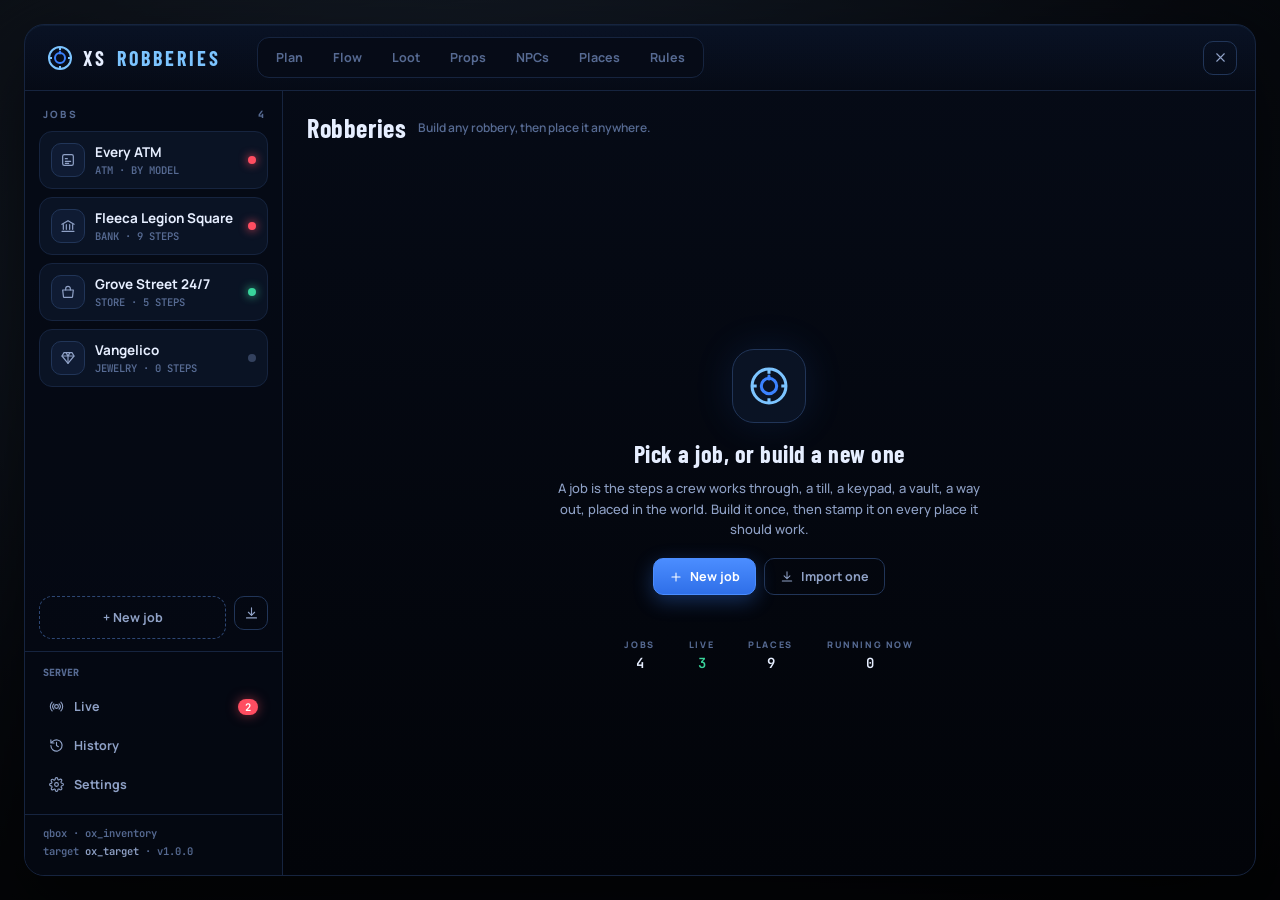
==== commit 7a76149d: "XS-Robberies 1.0.0 New builder, guided setup, props, NPCs, payout options, 34 more minigames, preset" ====
--- a/html/preview.html
+++ b/html/preview.html
@@ -3,112 +3,36 @@
 <head>
     <meta charset="UTF-8">
     <meta name="viewport" content="width=device-width, initial-scale=1.0">
-    <title>XS-Robberies — preview</title>
+    <title>XS-Robberies preview</title>
     <link rel="preconnect" href="https://fonts.googleapis.com">
     <link rel="preconnect" href="https://fonts.gstatic.com" crossorigin>
-    <link href="https://fonts.googleapis.com/css2?family=Saira:wght@500;600;700&family=Inter:wght@400;500;600;700&family=JetBrains+Mono:wght@400;500;700&display=swap" rel="stylesheet">
-    <link rel="stylesheet" href="css/style.css">
+    <link href="https://fonts.googleapis.com/css2?family=Barlow+Condensed:wght@500;600;700&family=Manrope:wght@500;600;700;800&family=JetBrains+Mono:wght@500;600;700&display=swap" rel="stylesheet">
+    <link rel="stylesheet" href="css/app.css">
+    <link rel="stylesheet" href="css/play.css">
 </head>
-<body>
+<body style="background:radial-gradient(1400px 900px at 30% 20%,#3a4d63,#141c26 60%,#080b10)">
 <div id="hud" class="hidden"></div>
 <div id="minigame" class="hidden"></div>
+<div id="app" class="hidden"></div>
+<div id="toasts"></div>
 
-<div id="app" class="hidden">
-    <div id="grid-bg"></div>
-    <div id="glow"></div>
-
-    <div id="wrapper">
-        <nav id="sidebar">
-            <div id="logo">
-                <div class="logo-mark">&#9711;</div>
-                <div class="logo-text">XS<span>ROBBERIES</span></div>
-            </div>
-
-            <ul id="nav">
-                <li class="nav-item active" data-panel="robberies">
-                    <span class="nav-icon">&#9635;</span>
-                    <span class="nav-label">Robberies</span>
-                    <span class="nav-badge" id="badge-robberies"></span>
-                </li>
-                <li class="nav-item" data-panel="editor">
-                    <span class="nav-icon">&#9881;</span>
-                    <span class="nav-label">Editor</span>
-                    <span class="nav-badge" id="badge-editor"></span>
-                </li>
-                <li class="nav-item" data-panel="graph">
-                    <span class="nav-icon">&#9783;</span>
-                    <span class="nav-label">Flow</span>
-                </li>
-                <li class="nav-item" data-panel="locations">
-                    <span class="nav-icon">&#9678;</span>
-                    <span class="nav-label">Locations</span>
-                    <span class="nav-badge" id="badge-locations"></span>
-                </li>
-                <li class="nav-item" data-panel="loot">
-                    <span class="nav-icon">&#9636;</span>
-                    <span class="nav-label">Loot Tables</span>
-                    <span class="nav-badge" id="badge-loot"></span>
-                </li>
-                <li class="nav-divider"></li>
-                <li class="nav-item" data-panel="live">
-                    <span class="nav-icon live-dot">&#9679;</span>
-                    <span class="nav-label">Live</span>
-                    <span class="nav-badge" id="badge-live"></span>
-                </li>
-                <li class="nav-item" data-panel="history">
-                    <span class="nav-icon">&#9202;</span>
-                    <span class="nav-label">History</span>
-                </li>
-                <li class="nav-item" data-panel="settings">
-                    <span class="nav-icon">&#9881;</span>
-                    <span class="nav-label">Settings</span>
-                </li>
-            </ul>
-
-            <div id="sidebar-foot">
-                <div class="foot-row"><span>Framework</span><b id="foot-framework">—</b></div>
-                <div class="foot-row"><span>Inventory</span><b id="foot-inventory">—</b></div>
-                <div class="foot-row"><span>Version</span><b>0.11.0</b></div>
-            </div>
-        </nav>
-
-        <main id="main">
-            <header id="topbar">
-                <div id="topbar-left">
-                    <div id="topbar-title">Robberies</div>
-                    <div id="topbar-subtitle">Every robbery on this server</div>
-                </div>
-                <div id="topbar-actions"></div>
-                <button id="btn-close" title="Close">&times;</button>
-            </header>
-
-            <section class="panel active" id="panel-robberies"></section>
-            <section class="panel" id="panel-editor"></section>
-            <section class="panel" id="panel-graph"></section>
-            <section class="panel" id="panel-locations"></section>
-            <section class="panel" id="panel-loot"></section>
-            <section class="panel" id="panel-live"></section>
-            <section class="panel" id="panel-history"></section>
-            <section class="panel" id="panel-settings"></section>
-        </main>
-    </div>
-
-    <div id="modal-root"></div>
-    <div id="toast-container"></div>
-</div>
-
+<script src="js/core.js"></script>
+<script src="js/mock-catalogue.js"></script>
 <script src="js/mock.js"></script>
-<script src="js/core.js"></script>
+<script src="js/model.js"></script>
 <script src="js/hud.js"></script>
 <script src="js/minigames.js"></script>
-<script src="js/panels/robberies.js"></script>
-<script src="js/panels/editor.js"></script>
-<script src="js/panels/graph.js"></script>
-<script src="js/panels/locations.js"></script>
-<script src="js/panels/loot.js"></script>
-<script src="js/panels/live.js"></script>
-<script src="js/panels/history.js"></script>
-<script src="js/panels/settings.js"></script>
+<script src="js/steps.js"></script>
+<script src="js/views/plan.js"></script>
+<script src="js/views/flow.js"></script>
+<script src="js/views/loot.js"></script>
+<script src="js/views/props.js"></script>
+<script src="js/views/npcs.js"></script>
+<script src="js/views/places.js"></script>
+<script src="js/views/rules.js"></script>
+<script src="js/views/server.js"></script>
+<script src="js/inspector.js"></script>
+<script src="js/setup.js"></script>
 <script src="js/app.js"></script>
 </body>
 </html>
--- a/html/css/app.css
+++ b/html/css/app.css
@@ -0,0 +1,949 @@
+:root {
+    --bg0: #020409;
+    --bg1: #060b17;
+    --bg2: #0a1324;
+    --bg3: #0f1b33;
+    --bg4: #142440;
+    --line: #16243f;
+    --line2: #213558;
+    --line3: #2d4774;
+    --ink: #e6eeff;
+    --ink2: #8fa1c6;
+    --ink3: #566a92;
+    --blue: #3b82ff;
+    --blue2: #5aa2ff;
+    --ice: #7cc4ff;
+    --red: #ff4d61;
+    --gold: #ffc35a;
+    --green: #39d49b;
+    --violet: #a98bff;
+    --pink: #ff5d73;
+    --blue-dim: rgba(59, 130, 255, .14);
+    --red-dim: rgba(255, 77, 97, .13);
+    --gold-dim: rgba(255, 195, 90, .13);
+    --green-dim: rgba(57, 212, 155, .12);
+    --font-ui: 'Manrope', system-ui, sans-serif;
+    --font-head: 'Barlow Condensed', 'Manrope', sans-serif;
+    --font-mono: 'JetBrains Mono', ui-monospace, monospace;
+    --ease: cubic-bezier(.2, .8, .2, 1);
+}
+
+* { box-sizing: border-box; margin: 0; padding: 0; }
+
+html, body {
+    width: 100%;
+    height: 100%;
+    overflow: hidden;
+    background: transparent;
+    font-family: var(--font-ui);
+    color: var(--ink);
+    -webkit-font-smoothing: antialiased;
+    user-select: none;
+}
+
+.hidden { display: none !important; }
+
+::-webkit-scrollbar { width: 8px; height: 8px; }
+::-webkit-scrollbar-track { background: transparent; }
+::-webkit-scrollbar-thumb { background: var(--line2); border-radius: 8px; border: 2px solid transparent; background-clip: padding-box; }
+::-webkit-scrollbar-thumb:hover { background: var(--line3); background-clip: padding-box; }
+
+input, textarea, select, button { font-family: inherit; color: inherit; }
+input, textarea { user-select: text; }
+
+#app {
+    position: fixed;
+    inset: 0;
+    display: grid;
+    place-items: center;
+    background: radial-gradient(1200px 700px at 50% 40%, rgba(2, 6, 16, .55), rgba(0, 0, 0, .72));
+    transition: opacity .25s var(--ease);
+}
+
+#app.suspended { opacity: 0; pointer-events: none; }
+
+.window {
+    position: relative;
+    width: min(1560px, calc(100vw - 48px));
+    height: min(880px, calc(100vh - 48px));
+    border-radius: 20px;
+    overflow: hidden;
+    background: linear-gradient(180deg, var(--bg1), var(--bg0));
+    border: 1px solid var(--line);
+    box-shadow: 0 30px 90px rgba(0, 0, 0, .7), inset 0 1px 0 rgba(124, 196, 255, .06);
+    display: grid;
+    grid-template-rows: 66px 1fr;
+    animation: windowIn .38s var(--ease);
+}
+
+@keyframes windowIn {
+    from { opacity: 0; transform: translateY(14px) scale(.985); }
+    to { opacity: 1; transform: none; }
+}
+
+.top {
+    display: flex;
+    align-items: center;
+    gap: 14px;
+    padding: 0 18px 0 22px;
+    border-bottom: 1px solid var(--line);
+    background: linear-gradient(180deg, rgba(59, 130, 255, .06), transparent);
+}
+
+.logo {
+    display: flex;
+    align-items: center;
+    gap: 10px;
+    font: 700 20px var(--font-head);
+    letter-spacing: 3px;
+    white-space: nowrap;
+}
+
+.logo b { color: var(--ice); font-weight: 700; }
+.logo svg { flex-shrink: 0; }
+.logo .dial { transform-origin: 13px 13px; animation: dial 14s linear infinite; }
+
+@keyframes dial { to { transform: rotate(360deg); } }
+
+.tabs {
+    display: flex;
+    gap: 2px;
+    margin-left: 22px;
+    padding: 4px;
+    border-radius: 12px;
+    background: var(--bg1);
+    border: 1px solid var(--line);
+    position: relative;
+}
+
+.tab {
+    position: relative;
+    z-index: 1;
+    padding: 7px 14px;
+    border-radius: 9px;
+    font: 700 12.5px var(--font-ui);
+    color: var(--ink2);
+    cursor: pointer;
+    transition: color .2s;
+    white-space: nowrap;
+}
+
+.tab:hover { color: var(--ink); }
+.tab.on { color: var(--ink); }
+.tab .n { margin-left: 6px; font: 600 10.5px var(--font-mono); color: var(--ink3); }
+.tab.on .n { color: var(--ice); }
+.tabs.off .tab { color: var(--ink3); }
+.tabs.off .tab-glider { opacity: 0; }
+
+.tab-glider {
+    position: absolute;
+    z-index: 0;
+    top: 4px;
+    bottom: 4px;
+    border-radius: 9px;
+    background: var(--bg3);
+    box-shadow: inset 0 0 0 1px var(--line2), 0 0 18px rgba(59, 130, 255, .15);
+    transition: left .28s var(--ease), width .28s var(--ease), opacity .2s;
+}
+
+.top-actions { margin-left: auto; display: flex; align-items: center; gap: 8px; }
+
+.btn {
+    display: inline-flex;
+    align-items: center;
+    justify-content: center;
+    gap: 7px;
+    padding: 9px 15px;
+    border-radius: 10px;
+    border: 1px solid var(--line2);
+    background: transparent;
+    font: 700 12.5px var(--font-ui);
+    color: var(--ink2);
+    cursor: pointer;
+    white-space: nowrap;
+    transition: background .18s, border-color .18s, color .18s, transform .12s, box-shadow .18s;
+}
+
+.btn:hover { color: var(--ink); border-color: var(--line3); background: rgba(124, 196, 255, .05); }
+.btn:active { transform: scale(.97); }
+.btn:disabled { opacity: .45; cursor: default; transform: none; }
+.btn svg { flex-shrink: 0; }
+
+.btn.primary {
+    background: linear-gradient(180deg, #4b8dff, #2f6fe8);
+    border-color: #4b8dff;
+    color: #fff;
+    box-shadow: 0 6px 20px rgba(59, 130, 255, .32);
+}
+
+.btn.primary:hover { background: linear-gradient(180deg, #5b98ff, #3a78ef); color: #fff; }
+.btn.primary.pulse { animation: savePulse 1.8s ease-in-out infinite; }
+
+@keyframes savePulse {
+    0%, 100% { box-shadow: 0 6px 20px rgba(59, 130, 255, .32); }
+    50% { box-shadow: 0 6px 28px rgba(59, 130, 255, .62), 0 0 0 3px rgba(59, 130, 255, .18); }
+}
+
+.btn.danger { color: #ff8a97; border-color: rgba(255, 77, 97, .35); }
+.btn.danger:hover { background: var(--red-dim); color: #ffb3bc; border-color: rgba(255, 77, 97, .6); }
+.btn.live { color: var(--green); border-color: rgba(57, 212, 155, .4); background: var(--green-dim); }
+.btn.sm { padding: 6px 10px; font-size: 11.5px; border-radius: 8px; }
+.btn.xs { padding: 4px 8px; font-size: 11px; border-radius: 7px; }
+.btn.ghost { border-color: transparent; }
+.btn.ghost:hover { border-color: var(--line2); }
+.btn.wide { width: 100%; }
+
+.icon-btn {
+    width: 34px;
+    height: 34px;
+    border-radius: 10px;
+    border: 1px solid var(--line2);
+    background: transparent;
+    display: grid;
+    place-items: center;
+    color: var(--ink2);
+    cursor: pointer;
+    transition: all .18s;
+}
+
+.icon-btn:hover { color: var(--ink); border-color: var(--line3); background: rgba(124, 196, 255, .06); }
+.icon-btn.on { color: #fff; background: var(--blue); border-color: var(--blue); }
+
+.body {
+    display: grid;
+    grid-template-columns: 258px 1fr 362px;
+    min-height: 0;
+}
+
+.body.wide { grid-template-columns: 258px 1fr 0; }
+.body.wide .inspector { display: none; }
+
+.rail {
+    border-right: 1px solid var(--line);
+    background: rgba(6, 11, 23, .6);
+    display: flex;
+    flex-direction: column;
+    min-height: 0;
+}
+
+.rail-head {
+    display: flex;
+    align-items: center;
+    justify-content: space-between;
+    padding: 16px 18px 8px;
+    font: 800 10px var(--font-ui);
+    letter-spacing: 2.2px;
+    color: var(--ink3);
+}
+
+.rail-head span:last-child { font-family: var(--font-mono); letter-spacing: 0; }
+
+.jobs {
+    flex: 1;
+    min-height: 0;
+    overflow-y: auto;
+    padding: 2px 14px 10px;
+    display: flex;
+    flex-direction: column;
+    gap: 8px;
+}
+
+.job {
+    display: grid;
+    grid-template-columns: 34px 1fr auto;
+    gap: 2px 10px;
+    align-items: center;
+    padding: 11px;
+    border-radius: 13px;
+    background: var(--bg2);
+    border: 1px solid var(--line);
+    cursor: pointer;
+    transition: border-color .2s, background .2s, transform .15s;
+    animation: rise .35s var(--ease) backwards;
+}
+
+.job:hover { border-color: var(--line3); transform: translateX(2px); }
+
+.job .ic {
+    grid-row: span 2;
+    width: 34px;
+    height: 34px;
+    border-radius: 10px;
+    background: var(--bg3);
+    border: 1px solid var(--line2);
+    display: grid;
+    place-items: center;
+    color: var(--ink2);
+}
+
+.job .nm { font: 700 13.5px var(--font-ui); white-space: nowrap; overflow: hidden; text-overflow: ellipsis; }
+.job .k { font: 600 10.5px var(--font-mono); color: var(--ink3); white-space: nowrap; overflow: hidden; text-overflow: ellipsis; }
+
+.job .d {
+    grid-row: span 2;
+    width: 8px;
+    height: 8px;
+    border-radius: 50%;
+    background: #33415e;
+}
+
+.job .d.live { background: var(--green); box-shadow: 0 0 10px var(--green); }
+.job .d.running { background: var(--red); box-shadow: 0 0 10px var(--red); animation: blink 1.1s ease-in-out infinite; }
+
+.job.on {
+    border-color: rgba(59, 130, 255, .6);
+    background: linear-gradient(180deg, rgba(59, 130, 255, .14), rgba(59, 130, 255, .04));
+    box-shadow: 0 0 0 1px rgba(59, 130, 255, .22), 0 10px 30px rgba(59, 130, 255, .08);
+}
+
+.job.on .ic { background: rgba(59, 130, 255, .2); border-color: rgba(59, 130, 255, .5); color: var(--ice); }
+
+@keyframes rise {
+    from { opacity: 0; transform: translateY(6px); }
+    to { opacity: 1; transform: none; }
+}
+
+@keyframes blink { 50% { opacity: .35; } }
+
+.rail-new { padding: 0 14px 12px; display: grid; grid-template-columns: 1fr auto; gap: 8px; }
+
+.new-job {
+    padding: 12px;
+    border-radius: 13px;
+    border: 1px dashed var(--line3);
+    background: transparent;
+    text-align: center;
+    font: 700 12.5px var(--font-ui);
+    color: var(--ink2);
+    cursor: pointer;
+    transition: all .2s;
+}
+
+.new-job:hover { color: var(--ice); border-color: var(--blue2); background: var(--blue-dim); }
+
+.server-nav { padding: 10px 14px 12px; border-top: 1px solid var(--line); display: flex; flex-direction: column; gap: 4px; }
+
+.server-nav .rail-head { padding: 4px 4px 6px; }
+
+.nav-row {
+    display: flex;
+    align-items: center;
+    gap: 10px;
+    padding: 9px 10px;
+    border-radius: 10px;
+    font: 700 12.5px var(--font-ui);
+    color: var(--ink2);
+    cursor: pointer;
+    transition: all .18s;
+}
+
+.nav-row:hover { background: var(--bg2); color: var(--ink); }
+.nav-row.on { background: var(--bg3); color: var(--ink); box-shadow: inset 0 0 0 1px var(--line2); }
+.nav-row .cnt { margin-left: auto; font: 700 10.5px var(--font-mono); color: var(--ink3); }
+.nav-row .cnt.hot { color: #fff; background: var(--red); padding: 1px 7px; border-radius: 99px; box-shadow: 0 0 12px rgba(255, 77, 97, .5); }
+
+.rail-foot {
+    padding: 10px 18px 14px;
+    font: 600 10.5px var(--font-mono);
+    color: var(--ink3);
+    line-height: 1.7;
+    border-top: 1px solid var(--line);
+}
+
+.rail-foot b { color: var(--ink2); font-weight: 600; }
+
+.main { position: relative; min-width: 0; min-height: 0; display: flex; flex-direction: column; }
+
+.main-head {
+    display: flex;
+    align-items: center;
+    gap: 12px;
+    padding: 16px 24px 0;
+    min-height: 56px;
+}
+
+.main-head h2 {
+    font: 700 26px var(--font-head);
+    letter-spacing: .6px;
+    white-space: nowrap;
+    overflow: hidden;
+    text-overflow: ellipsis;
+    max-width: 46%;
+}
+
+.main-head .sub { font: 600 12px var(--font-ui); color: var(--ink3); }
+
+.chip {
+    padding: 4px 9px;
+    border-radius: 7px;
+    font: 800 10px var(--font-ui);
+    letter-spacing: 1.6px;
+    background: var(--bg3);
+    border: 1px solid var(--line2);
+    color: var(--ice);
+    white-space: nowrap;
+}
+
+.chip.live { color: var(--green); border-color: rgba(57, 212, 155, .4); background: rgba(57, 212, 155, .08); }
+.chip.draft { color: var(--ink2); }
+.chip.warn { color: var(--gold); border-color: rgba(255, 195, 90, .4); background: var(--gold-dim); }
+.chip.bad { color: #ff8a97; border-color: rgba(255, 77, 97, .4); background: var(--red-dim); }
+.chip.dirty { color: var(--gold); border-color: rgba(255, 195, 90, .35); background: transparent; }
+
+.kpis { margin-left: auto; display: flex; gap: 20px; }
+.kpi small { display: block; font: 800 9.5px var(--font-ui); letter-spacing: 1.8px; color: var(--ink3); }
+.kpi b { font: 600 15px var(--font-mono); white-space: nowrap; }
+
+.view {
+    position: relative;
+    flex: 1;
+    min-height: 0;
+    padding: 14px 16px 16px;
+    animation: viewIn .3s var(--ease);
+}
+
+.view.scroll { overflow-y: auto; padding: 14px 24px 24px; }
+
+@keyframes viewIn {
+    from { opacity: 0; transform: translateY(8px); }
+    to { opacity: 1; transform: none; }
+}
+
+.inspector {
+    border-left: 1px solid var(--line);
+    background: rgba(6, 11, 23, .6);
+    min-height: 0;
+    overflow-y: auto;
+    padding: 18px;
+}
+
+.inspector > * { animation: rise .3s var(--ease) backwards; }
+
+.canvas {
+    position: absolute;
+    inset: 0;
+    border-radius: 16px;
+    border: 1px solid var(--line);
+    overflow: hidden;
+    background:
+        linear-gradient(rgba(124, 196, 255, .05) 1px, transparent 1px) 0 0 / 100px 100px,
+        linear-gradient(90deg, rgba(124, 196, 255, .05) 1px, transparent 1px) 0 0 / 100px 100px,
+        linear-gradient(rgba(124, 196, 255, .022) 1px, transparent 1px) 0 0 / 20px 20px,
+        linear-gradient(90deg, rgba(124, 196, 255, .022) 1px, transparent 1px) 0 0 / 20px 20px,
+        radial-gradient(700px 480px at 55% 45%, #0b1a36, #060c1a 70%, #04080f);
+}
+
+.canvas svg.stage { position: absolute; inset: 0; width: 100%; height: 100%; cursor: grab; }
+.canvas svg.stage.drag { cursor: grabbing; }
+
+.canvas-wrap { position: absolute; inset: 14px 16px 62px; }
+.canvas-wrap.full { inset: 14px 16px 16px; }
+
+.overlay-tools { position: absolute; left: 14px; top: 14px; display: flex; flex-direction: column; gap: 6px; z-index: 2; }
+.overlay-tools .icon-btn { background: rgba(10, 19, 36, .94); }
+
+.legend {
+    position: absolute;
+    right: 14px;
+    top: 14px;
+    z-index: 2;
+    padding: 10px 12px;
+    border-radius: 12px;
+    background: rgba(6, 11, 23, .94);
+    border: 1px solid var(--line2);
+    display: grid;
+    gap: 6px;
+    font: 600 11px var(--font-ui);
+    color: var(--ink2);
+}
+
+.legend span { display: flex; align-items: center; gap: 8px; }
+.legend i { width: 16px; height: 0; border-top: 2px dashed var(--blue); }
+.legend i.dot { width: 9px; height: 9px; border: none; border-radius: 50%; background: var(--red); }
+.legend i.sq { width: 9px; height: 9px; border: 1.5px solid var(--green); border-radius: 2px; }
+.legend i.ring { width: 9px; height: 9px; border: 1.5px dashed var(--gold); border-radius: 50%; }
+.legend i.ped { width: 10px; height: 10px; border: 1.5px solid var(--pink); border-radius: 50%; background: rgba(255, 93, 115, .14); }
+.legend i.anchor { width: 11px; height: 11px; border: 1.5px solid var(--gold); border-radius: 50%; position: relative; }
+.legend i.anchor::after { content: ""; position: absolute; inset: 3px; border-radius: 50%; background: var(--gold); }
+
+.strip {
+    position: absolute;
+    left: 16px;
+    right: 16px;
+    bottom: 12px;
+    height: 40px;
+    display: flex;
+    align-items: center;
+    gap: 8px;
+    font: 600 11.5px var(--font-ui);
+    color: var(--ink3);
+    overflow: hidden;
+}
+
+.strip .pill {
+    padding: 6px 10px;
+    border-radius: 8px;
+    background: var(--bg2);
+    border: 1px solid var(--line);
+    color: var(--ink2);
+    font: 600 11px var(--font-mono);
+    white-space: nowrap;
+    cursor: pointer;
+    transition: all .18s;
+}
+
+.strip .pill:hover { border-color: var(--line3); color: var(--ink); }
+.strip .pill.on { border-color: rgba(59, 130, 255, .55); color: var(--ice); }
+.strip .pill.off { opacity: .55; text-decoration: line-through; }
+.strip .push { margin-left: auto; white-space: nowrap; }
+
+.marker { cursor: pointer; }
+.marker .ring { transition: r .2s; }
+.marker:hover .face { stroke-width: 3; }
+.marker.sel .pulse { animation: pulse 1.8s ease-out infinite; transform-box: fill-box; transform-origin: center; }
+
+@keyframes pulse {
+    0% { transform: scale(.7); opacity: .7; }
+    100% { transform: scale(1.9); opacity: 0; }
+}
+
+.route { animation: dash 1.1s linear infinite; }
+.route.slow { animation-duration: 2.2s; }
+
+@keyframes dash { to { stroke-dashoffset: -15; } }
+
+.tip {
+    position: absolute;
+    z-index: 5;
+    pointer-events: none;
+    padding: 8px 10px;
+    border-radius: 9px;
+    background: rgba(4, 8, 18, .97);
+    border: 1px solid var(--line3);
+    font: 600 11.5px var(--font-ui);
+    color: var(--ink);
+    white-space: nowrap;
+    box-shadow: 0 10px 30px rgba(0, 0, 0, .5);
+    transform: translate(-50%, calc(-100% - 14px));
+}
+
+.tip small { display: block; font: 600 10.5px var(--font-mono); color: var(--ink3); margin-top: 2px; }
+
+.empty {
+    position: absolute;
+    inset: 0;
+    display: flex;
+    flex-direction: column;
+    align-items: center;
+    justify-content: center;
+    gap: 10px;
+    text-align: center;
+    padding: 30px;
+}
+
+.empty.inline { position: relative; padding: 50px 20px; }
+.empty .mark { width: 74px; height: 74px; border-radius: 22px; display: grid; place-items: center; background: var(--bg2); border: 1px solid var(--line2); color: var(--ice); margin-bottom: 6px; box-shadow: 0 0 40px rgba(59, 130, 255, .12); }
+.empty h3 { font: 700 24px var(--font-head); letter-spacing: .5px; }
+.empty p { max-width: 430px; font: 500 13px/1.6 var(--font-ui); color: var(--ink2); }
+.empty .row { display: flex; gap: 8px; margin-top: 8px; }
+
+.flow-scroll { position: absolute; inset: 0; overflow: auto; }
+.flow-board { position: relative; }
+.flow-board svg { position: absolute; left: 0; top: 0; pointer-events: none; overflow: visible; }
+
+.colh { position: absolute; font: 800 9.5px var(--font-ui); letter-spacing: 2px; color: var(--ink3); white-space: nowrap; }
+
+.node {
+    position: absolute;
+    width: 172px;
+    padding: 10px 11px 9px;
+    border-radius: 12px;
+    background: linear-gradient(180deg, #0f1b33, #0b1428);
+    border: 1px solid var(--line2);
+    box-shadow: 0 10px 26px rgba(0, 0, 0, .45);
+    cursor: pointer;
+    transition: border-color .2s, transform .18s, box-shadow .2s;
+    animation: rise .35s var(--ease) backwards;
+}
+
+.node:hover { transform: translateY(-2px); border-color: var(--line3); }
+.node::before { content: ''; position: absolute; left: 10px; right: 10px; top: -1px; height: 2px; border-radius: 2px; background: var(--c, var(--blue)); }
+.node .k { font: 800 9px var(--font-ui); letter-spacing: 1.8px; color: var(--c, var(--ice)); text-transform: uppercase; white-space: nowrap; overflow: hidden; text-overflow: ellipsis; padding-right: 12px; }
+.node .n { font: 700 14px var(--font-ui); margin: 2px 0 4px; white-space: nowrap; overflow: hidden; text-overflow: ellipsis; }
+.node .m { font: 500 10.5px/1.5 var(--font-mono); color: var(--ink3); white-space: nowrap; overflow: hidden; text-overflow: ellipsis; }
+.node.sel { border-color: var(--blue); box-shadow: 0 0 0 3px rgba(59, 130, 255, .25), 0 0 30px rgba(59, 130, 255, .22); }
+.node.opt { border-style: dashed; background: rgba(10, 19, 36, .6); }
+.node.off { opacity: .45; }
+.node .pd { position: absolute; right: 9px; top: 10px; width: 7px; height: 7px; border-radius: 50%; background: var(--red); box-shadow: 0 0 8px var(--red); }
+.node .warn { color: var(--gold); }
+
+.clock { position: absolute; left: 16px; right: 16px; bottom: 10px; height: 44px; }
+.clock label { position: absolute; left: 0; top: 13px; font: 800 10px var(--font-ui); letter-spacing: 1.6px; color: var(--ink3); white-space: nowrap; }
+.clock label b { color: var(--ink); font-family: var(--font-mono); letter-spacing: 0; }
+.clock .track { position: absolute; left: 112px; right: 0; top: 18px; height: 8px; border-radius: 99px; background: var(--bg2); border: 1px solid var(--line); overflow: hidden; display: flex; }
+.clock .track i { display: block; height: 100%; transition: width .4s var(--ease); }
+.clock .mk { position: absolute; top: 4px; bottom: 0; width: 2px; }
+.clock .mk b { position: absolute; top: -2px; left: 6px; font: 800 9px var(--font-ui); letter-spacing: 1.4px; white-space: nowrap; }
+
+.sec { margin-bottom: 18px; }
+.sec-title {
+    display: flex;
+    align-items: center;
+    gap: 10px;
+    font: 800 10px var(--font-ui);
+    letter-spacing: 2px;
+    color: var(--ink3);
+    text-transform: uppercase;
+    margin: 4px 0 10px;
+}
+
+.sec-title::after { content: ''; flex: 1; height: 1px; background: var(--line); }
+.sec-title .act { order: 2; }
+
+.hint { font: 500 12px/1.55 var(--font-ui); color: var(--ink3); }
+.hint b { color: var(--ink2); }
+
+.grid2 { display: grid; grid-template-columns: 1fr 1fr; gap: 10px; }
+.grid3 { display: grid; grid-template-columns: repeat(3, 1fr); gap: 10px; }
+.grid4 { display: grid; grid-template-columns: repeat(4, 1fr); gap: 10px; }
+
+.f { display: flex; flex-direction: column; gap: 5px; min-width: 0; }
+.f.wide { grid-column: 1 / -1; }
+.f > label, .f-label {
+    font: 800 9.5px var(--font-ui);
+    letter-spacing: 1.6px;
+    color: var(--ink3);
+    text-transform: uppercase;
+    white-space: nowrap;
+    overflow: hidden;
+    text-overflow: ellipsis;
+}
+
+.f .fh { font: 500 11px/1.5 var(--font-ui); color: var(--ink3); }
+
+.inp, .f input[type=text], .f input[type=number], .f select, .f textarea, select.sel {
+    width: 100%;
+    padding: 9px 11px;
+    border-radius: 10px;
+    background: var(--bg1);
+    border: 1px solid var(--line2);
+    font: 600 12.5px var(--font-mono);
+    color: var(--ink);
+    outline: none;
+    transition: border-color .18s, box-shadow .18s;
+}
+
+.f textarea { min-height: 120px; resize: vertical; font-size: 11.5px; line-height: 1.5; }
+.inp:focus, .f input:focus, .f select:focus, .f textarea:focus, select.sel:focus { border-color: var(--blue); box-shadow: 0 0 0 3px rgba(59, 130, 255, .18); }
+.f select, select.sel { appearance: none; cursor: pointer; background-image: linear-gradient(45deg, transparent 50%, var(--ink3) 50%), linear-gradient(135deg, var(--ink3) 50%, transparent 50%); background-position: calc(100% - 15px) 52%, calc(100% - 10px) 52%; background-size: 5px 5px, 5px 5px; background-repeat: no-repeat; padding-right: 26px; font-family: var(--font-ui); font-weight: 700; }
+.f select option, select.sel option { background: var(--bg2); color: var(--ink); }
+input[type=number]::-webkit-inner-spin-button, input[type=number]::-webkit-outer-spin-button { -webkit-appearance: none; margin: 0; }
+
+.unit { position: relative; }
+.unit input { padding-right: 38px !important; }
+.unit em { position: absolute; right: 11px; top: 50%; transform: translateY(-50%); font: 600 11px var(--font-mono); color: var(--ink3); font-style: normal; pointer-events: none; }
+
+.seg { display: flex; padding: 3px; border-radius: 10px; background: var(--bg1); border: 1px solid var(--line2); gap: 2px; }
+.seg button { flex: 1; padding: 6px 4px; border-radius: 7px; border: none; background: transparent; font: 700 11.5px var(--font-ui); color: var(--ink3); cursor: pointer; transition: all .18s; white-space: nowrap; overflow: hidden; text-overflow: ellipsis; }
+.seg button:hover { color: var(--ink); }
+.seg button.on { background: var(--bg3); color: var(--ink); box-shadow: inset 0 0 0 1px rgba(59, 130, 255, .55); }
+
+.switch { display: flex; align-items: center; justify-content: space-between; gap: 12px; padding: 9px 11px; border-radius: 10px; background: var(--bg1); border: 1px solid var(--line2); font: 700 12px var(--font-ui); color: var(--ink2); cursor: pointer; }
+.switch input { display: none; }
+.switch .sw { position: relative; width: 34px; height: 19px; border-radius: 99px; background: var(--line2); flex-shrink: 0; transition: background .2s, box-shadow .2s; }
+.switch .sw::after { content: ''; position: absolute; left: 3px; top: 3px; width: 13px; height: 13px; border-radius: 50%; background: #a8b6d4; transition: transform .22s var(--ease), background .2s; }
+.switch input:checked + .sw { background: var(--blue); box-shadow: 0 0 12px rgba(59, 130, 255, .4); }
+.switch input:checked + .sw::after { transform: translateX(15px); background: #fff; }
+.switch.bare { padding: 0; background: none; border: none; justify-content: flex-start; }
+.f > label.switch { font: 700 12px var(--font-ui); letter-spacing: 0; text-transform: none; color: var(--ink2); overflow: visible; white-space: normal; }
+.switch span.t { flex: 1; }
+
+.tags { display: flex; flex-wrap: wrap; gap: 6px; }
+.tag {
+    padding: 5px 9px;
+    border-radius: 8px;
+    background: var(--bg1);
+    border: 1px solid var(--line2);
+    font: 700 11px var(--font-ui);
+    color: var(--ink3);
+    cursor: pointer;
+    transition: all .18s;
+}
+
+.tag:hover { color: var(--ink); border-color: var(--line3); }
+.tag.on { background: rgba(59, 130, 255, .14); border-color: rgba(59, 130, 255, .45); color: #b9d8ff; }
+.tag.static { cursor: default; }
+
+.coords { display: grid; grid-template-columns: repeat(2, 1fr); gap: 6px; }
+.coords .unit input { padding: 8px 22px 8px 8px !important; font-size: 11px; }
+.coords .unit em { right: 7px; font-size: 10px; }
+
+.ins-head { display: flex; align-items: center; gap: 12px; padding-bottom: 12px; margin-bottom: 14px; border-bottom: 1px solid var(--line); }
+.ins-head .num { width: 42px; height: 42px; border-radius: 12px; background: var(--c, var(--blue)); display: grid; place-items: center; font: 700 17px var(--font-mono); color: #04101f; box-shadow: 0 0 22px var(--cg, rgba(59, 130, 255, .5)); flex-shrink: 0; }
+.ins-head .k { font: 800 10px var(--font-ui); letter-spacing: 2px; color: var(--c, var(--ice)); text-transform: uppercase; }
+.ins-head input.title { width: 100%; background: transparent; border: none; outline: none; font: 700 22px var(--font-head); letter-spacing: .4px; color: var(--ink); padding: 0; border-bottom: 1px dashed transparent; }
+.ins-head input.title:focus { border-bottom-color: var(--line3); }
+.ins-head .grow { flex: 1; min-width: 0; }
+
+.ins-actions { display: grid; grid-template-columns: repeat(4, 1fr); gap: 6px; margin-bottom: 14px; }
+.ins-actions .btn { padding: 7px 4px; font-size: 11px; }
+
+.more {
+    display: flex;
+    align-items: center;
+    justify-content: center;
+    gap: 8px;
+    padding: 10px;
+    border-radius: 11px;
+    border: 1px dashed var(--line2);
+    font: 700 12px var(--font-ui);
+    color: var(--ink2);
+    cursor: pointer;
+    transition: all .18s;
+    margin: 4px 0 14px;
+}
+
+.more:hover { color: var(--ice); border-color: var(--blue2); }
+.more .car { transition: transform .2s; }
+.more.open .car { transform: rotate(180deg); }
+
+.fold { display: grid; grid-template-rows: 0fr; transition: grid-template-rows .3s var(--ease); }
+.fold.open { grid-template-rows: 1fr; }
+.fold > div { overflow: hidden; }
+
+.issues { display: flex; flex-direction: column; gap: 6px; }
+.issue { display: flex; gap: 10px; align-items: flex-start; padding: 9px 11px; border-radius: 10px; font: 600 12px/1.5 var(--font-ui); border: 1px solid; }
+.issue i { flex-shrink: 0; width: 18px; height: 18px; border-radius: 6px; display: grid; place-items: center; font: 800 11px var(--font-mono); font-style: normal; margin-top: 1px; }
+.issue.error { background: var(--red-dim); border-color: rgba(255, 77, 97, .35); color: #ffc2c9; }
+.issue.error i { background: var(--red); color: #1c0408; }
+.issue.warn { background: var(--gold-dim); border-color: rgba(255, 195, 90, .3); color: #ffe3b0; }
+.issue.warn i { background: var(--gold); color: #241603; }
+.issue.ok { background: var(--green-dim); border-color: rgba(57, 212, 155, .3); color: #bff3df; }
+.issue.ok i { background: var(--green); color: #032217; }
+.issue[data-stage] { cursor: pointer; }
+.issue[data-stage]:hover { filter: brightness(1.15); }
+
+.card {
+    padding: 14px;
+    border-radius: 14px;
+    background: var(--bg2);
+    border: 1px solid var(--line);
+    transition: border-color .2s, transform .18s, box-shadow .2s;
+    animation: rise .35s var(--ease) backwards;
+}
+
+.card.click { cursor: pointer; }
+.card.click:hover { border-color: var(--line3); transform: translateY(-2px); }
+.card.on { border-color: rgba(59, 130, 255, .6); box-shadow: 0 0 0 1px rgba(59, 130, 255, .22); }
+.card-head { display: flex; align-items: flex-start; justify-content: space-between; gap: 10px; }
+.card-title { font: 700 14.5px var(--font-ui); white-space: nowrap; overflow: hidden; text-overflow: ellipsis; }
+.card-sub { font: 600 11px var(--font-mono); color: var(--ink3); margin-top: 3px; white-space: nowrap; overflow: hidden; text-overflow: ellipsis; }
+.cards { display: grid; grid-template-columns: repeat(auto-fill, minmax(250px, 1fr)); gap: 12px; }
+.card-row { display: flex; gap: 6px; margin-top: 12px; flex-wrap: wrap; }
+.stat-row { display: flex; gap: 18px; margin-top: 12px; padding-top: 11px; border-top: 1px solid var(--line); }
+.stat small { display: block; font: 800 9px var(--font-ui); letter-spacing: 1.6px; color: var(--ink3); }
+.stat b { font: 600 14px var(--font-mono); }
+
+.table { width: 100%; border-collapse: separate; border-spacing: 0; font-size: 12.5px; }
+.table th { text-align: left; padding: 9px 12px; font: 800 9.5px var(--font-ui); letter-spacing: 1.6px; color: var(--ink3); text-transform: uppercase; border-bottom: 1px solid var(--line); white-space: nowrap; }
+.table td { padding: 10px 12px; border-bottom: 1px solid var(--line); vertical-align: middle; font-weight: 600; }
+.table tr:last-child td { border-bottom: none; }
+.table tbody tr { transition: background .15s; }
+.table tbody tr:hover { background: rgba(124, 196, 255, .03); }
+.table .mono { font-family: var(--font-mono); font-size: 11.5px; color: var(--ink2); }
+.table-box { border-radius: 14px; border: 1px solid var(--line); background: var(--bg2); overflow: hidden; }
+
+.badge { display: inline-flex; align-items: center; gap: 6px; padding: 3px 8px; border-radius: 7px; font: 800 9.5px var(--font-ui); letter-spacing: 1.2px; text-transform: uppercase; background: var(--bg3); color: var(--ink2); border: 1px solid var(--line2); white-space: nowrap; }
+.badge.on { color: var(--green); border-color: rgba(57, 212, 155, .35); background: var(--green-dim); }
+.badge.bad { color: #ff8a97; border-color: rgba(255, 77, 97, .35); background: var(--red-dim); }
+.badge.warn { color: var(--gold); border-color: rgba(255, 195, 90, .35); background: var(--gold-dim); }
+.badge.info { color: var(--ice); border-color: rgba(124, 196, 255, .3); background: var(--blue-dim); }
+
+.take { display: grid; grid-template-columns: 40px minmax(140px, 1.4fr) 110px 110px 150px 130px 34px; gap: 10px; align-items: center; padding: 10px 12px; border-bottom: 1px solid var(--line); }
+.take.head { padding-top: 0; font: 800 9.5px var(--font-ui); letter-spacing: 1.6px; color: var(--ink3); text-transform: uppercase; }
+.take .tn { min-width: 0; }
+.take .tn b { display: block; font: 700 13px var(--font-ui); white-space: nowrap; overflow: hidden; text-overflow: ellipsis; }
+.take .tn small { font: 600 10.5px var(--font-mono); color: var(--ink3); }
+.take .inp { padding: 7px 9px; font-size: 12px; }
+.take select.sel { padding: 7px 26px 7px 9px; font-size: 11.5px; }
+.take-items { padding: 4px 12px 12px 62px; border-bottom: 1px solid var(--line); background: rgba(4, 8, 18, .35); }
+.item-row { display: grid; grid-template-columns: 1fr 80px 80px 84px 30px; gap: 8px; margin-top: 8px; align-items: start; }
+.type-dot { width: 32px; height: 32px; border-radius: 10px; display: grid; place-items: center; background: var(--cd); border: 1px solid var(--cb); color: var(--c); }
+
+.sum-bar { display: flex; align-items: center; gap: 22px; padding: 14px 16px; border-radius: 14px; background: linear-gradient(180deg, rgba(57, 212, 155, .08), rgba(57, 212, 155, .02)); border: 1px solid rgba(57, 212, 155, .25); margin-bottom: 16px; }
+.sum-bar .big { font: 700 28px var(--font-head); color: var(--green); letter-spacing: .5px; }
+
+.pay-type { display: grid; grid-template-columns: repeat(3, 1fr); gap: 10px; }
+.pay-opt { position: relative; padding: 14px; border-radius: 14px; background: var(--bg2); border: 1px solid var(--line); cursor: pointer; transition: all .2s; }
+.pay-opt:hover { border-color: var(--line3); }
+.pay-opt.on { border-color: var(--blue); background: linear-gradient(180deg, rgba(59, 130, 255, .14), rgba(59, 130, 255, .03)); box-shadow: 0 0 0 1px rgba(59, 130, 255, .3); }
+.pay-opt b { display: block; font: 700 14px var(--font-ui); margin: 8px 0 3px; }
+.pay-opt small { font: 500 11.5px/1.45 var(--font-ui); color: var(--ink3); }
+.pay-opt svg { color: var(--ice); }
+.pay-opt.on::after { content: ''; position: absolute; right: 12px; top: 12px; width: 10px; height: 10px; border-radius: 50%; background: var(--blue); box-shadow: 0 0 10px var(--blue); }
+
+.prop-card .ic { width: 100%; height: 92px; border-radius: 10px; background: radial-gradient(120px 70px at 50% 35%, #172645, #0b1426); border: 1px solid var(--line); display: grid; place-items: center; margin-bottom: 10px; color: var(--ice); }
+
+.modal-back {
+    position: absolute;
+    inset: 0;
+    z-index: 20;
+    display: grid;
+    place-items: center;
+    background: rgba(1, 3, 9, .72);
+    animation: fade .2s ease;
+}
+
+@keyframes fade { from { opacity: 0; } }
+
+.modal {
+    width: min(560px, calc(100% - 40px));
+    max-height: calc(100% - 60px);
+    display: flex;
+    flex-direction: column;
+    border-radius: 18px;
+    background: linear-gradient(180deg, var(--bg2), var(--bg1));
+    border: 1px solid var(--line2);
+    box-shadow: 0 30px 80px rgba(0, 0, 0, .7);
+    animation: pop .28s var(--ease);
+}
+
+.modal.wide { width: min(880px, calc(100% - 40px)); }
+.modal.xwide { width: min(1080px, calc(100% - 40px)); }
+
+@keyframes pop {
+    from { opacity: 0; transform: translateY(10px) scale(.97); }
+    to { opacity: 1; transform: none; }
+}
+
+.modal-head { display: flex; align-items: center; justify-content: space-between; padding: 18px 20px 12px; }
+.modal-head h3 { font: 700 22px var(--font-head); letter-spacing: .4px; }
+.modal-head p { font: 500 12px var(--font-ui); color: var(--ink3); margin-top: 2px; }
+.modal-body { padding: 4px 20px 16px; overflow-y: auto; }
+.modal-foot { display: flex; justify-content: flex-end; gap: 8px; padding: 14px 20px 18px; border-top: 1px solid var(--line); }
+
+.type-grid { display: grid; grid-template-columns: repeat(auto-fill, minmax(150px, 1fr)); gap: 10px; }
+
+.type-card {
+    position: relative;
+    padding: 14px 13px 13px;
+    border-radius: 14px;
+    background: var(--bg2);
+    border: 1px solid var(--line);
+    cursor: pointer;
+    transition: all .2s;
+    overflow: hidden;
+    animation: rise .3s var(--ease) backwards;
+}
+
+.type-card::before { content: ''; position: absolute; left: 0; right: 0; top: 0; height: 2px; background: var(--c, var(--blue)); opacity: .8; }
+.type-card:hover { border-color: var(--cb, var(--line3)); transform: translateY(-2px); box-shadow: 0 10px 30px rgba(0, 0, 0, .35), 0 0 24px var(--cd, rgba(59, 130, 255, .16)); }
+.type-card.on { border-color: var(--c, var(--blue)); background: linear-gradient(180deg, var(--cd, rgba(59, 130, 255, .16)), transparent); }
+.type-card .ti { width: 36px; height: 36px; border-radius: 11px; display: grid; place-items: center; color: var(--c, var(--ice)); background: var(--cd, rgba(59, 130, 255, .14)); margin-bottom: 10px; }
+.type-card b { display: block; font: 700 13.5px var(--font-ui); }
+.type-card small { display: block; font: 500 11px/1.45 var(--font-ui); color: var(--ink3); margin-top: 4px; }
+.type-card .steps { margin-top: 8px; font: 600 10px var(--font-mono); color: var(--ink3); }
+
+.group-label { font: 800 9.5px var(--font-ui); letter-spacing: 2px; color: var(--ink3); margin: 14px 0 8px; text-transform: uppercase; }
+.group-label:first-child { margin-top: 2px; }
+
+.walk { display: flex; flex-direction: column; gap: 6px; margin-top: 12px; }
+.walk-row { display: grid; grid-template-columns: 26px 1fr auto; gap: 10px; align-items: center; padding: 8px 10px; border-radius: 10px; background: var(--bg1); border: 1px solid var(--line); font: 600 12px var(--font-ui); }
+.walk-row .no { width: 26px; height: 26px; border-radius: 8px; display: grid; place-items: center; font: 700 11px var(--font-mono); background: var(--cd); color: var(--c); }
+.walk-row small { font: 600 10.5px var(--font-ui); color: var(--ink3); }
+
+#toasts { position: fixed; right: 26px; bottom: 26px; z-index: 50; display: flex; flex-direction: column-reverse; gap: 8px; pointer-events: none; }
+
+.toast {
+    display: flex;
+    gap: 11px;
+    align-items: flex-start;
+    width: 320px;
+    padding: 12px 14px;
+    border-radius: 13px;
+    background: rgba(8, 14, 28, .98);
+    border: 1px solid var(--line2);
+    box-shadow: 0 16px 40px rgba(0, 0, 0, .55);
+    animation: toastIn .32s var(--ease);
+    transition: opacity .3s, transform .3s;
+}
+
+.toast.out { opacity: 0; transform: translateX(24px); }
+.toast .ti { width: 22px; height: 22px; border-radius: 7px; display: grid; place-items: center; font: 800 12px var(--font-mono); flex-shrink: 0; background: var(--blue); color: #fff; }
+.toast.success .ti { background: var(--green); color: #032217; }
+.toast.error .ti { background: var(--red); color: #1c0408; }
+.toast.warning .ti { background: var(--gold); color: #241603; }
+.toast b { display: block; font: 700 13px var(--font-ui); }
+.toast span { display: block; font: 500 12px/1.45 var(--font-ui); color: var(--ink2); margin-top: 2px; }
+
+@keyframes toastIn { from { opacity: 0; transform: translateX(24px); } }
+
+.picker { position: relative; }
+.picker-list { position: absolute; left: 0; right: 0; top: calc(100% + 4px); z-index: 30; max-height: 220px; overflow-y: auto; border-radius: 10px; background: var(--bg2); border: 1px solid var(--line3); box-shadow: 0 16px 40px rgba(0, 0, 0, .55); }
+.picker-row { display: flex; justify-content: space-between; gap: 10px; padding: 8px 11px; font-size: 12px; cursor: pointer; }
+.picker-row:hover, .picker-row.active { background: var(--bg4); }
+.picker-row span:last-child { font: 600 11px var(--font-mono); color: var(--ink3); }
+.picker-empty { padding: 10px 11px; font-size: 11.5px; color: var(--ink3); }
+.picker-note { font: 600 10.5px var(--font-ui); margin-top: 4px; min-height: 0; }
+.picker-note.known { color: var(--green); }
+.picker-note.unknown { color: var(--gold); }
+
+.searchbar { position: relative; margin-bottom: 12px; }
+.searchbar input { padding-left: 34px !important; }
+.searchbar svg { position: absolute; left: 11px; top: 50%; transform: translateY(-50%); color: var(--ink3); }
+
+.prop-grid { display: grid; grid-template-columns: repeat(auto-fill, minmax(150px, 1fr)); gap: 10px; }
+.prop-pick { padding: 10px; border-radius: 12px; background: var(--bg2); border: 1px solid var(--line); cursor: pointer; transition: all .18s; }
+.prop-pick:hover { border-color: var(--line3); transform: translateY(-2px); }
+.prop-pick.on { border-color: var(--blue); background: rgba(59, 130, 255, .1); }
+.prop-pick .pv { height: 60px; border-radius: 9px; display: grid; place-items: center; background: radial-gradient(80px 50px at 50% 35%, #172645, #0b1426); color: var(--ice); margin-bottom: 8px; }
+.prop-pick b { display: block; font: 700 12px var(--font-ui); }
+.prop-pick small { display: block; font: 600 9.5px var(--font-mono); color: var(--ink3); margin-top: 2px; white-space: nowrap; overflow: hidden; text-overflow: ellipsis; }
+
+.live-card .alarm { white-space: nowrap; flex-shrink: 0; display: inline-flex; align-items: center; gap: 7px; font: 800 10px var(--font-ui); letter-spacing: 1.5px; text-transform: uppercase; }
+.live-card .alarm i { width: 8px; height: 8px; border-radius: 50%; background: currentColor; box-shadow: 0 0 10px currentColor; }
+.live-card .alarm.raised { color: var(--red); }
+.live-card .alarm.raised i { animation: blink 1s infinite; }
+.live-card .alarm.pending { color: var(--gold); }
+.live-card .alarm.silent { color: var(--ice); }
+.live-card .alarm.quiet, .live-card .alarm.none { color: var(--ink3); }
+.progress { height: 6px; border-radius: 99px; background: var(--bg1); overflow: hidden; margin-top: 10px; }
+.progress i { display: block; height: 100%; background: linear-gradient(90deg, var(--blue), var(--ice)); border-radius: 99px; transition: width .5s var(--ease); }
+
+.setting-row { display: flex; align-items: center; gap: 12px; padding: 12px 14px; border-bottom: 1px solid var(--line); }
+.setting-row:last-child { border-bottom: none; }
+.setting-row .t { flex: 1; font: 700 12.5px var(--font-ui); }
+.setting-row .t small { display: block; font: 500 11px var(--font-ui); color: var(--ink3); margin-top: 2px; }
+.setting-row .unit { width: 130px; }
+
+.kill { display: flex; align-items: center; gap: 14px; padding: 16px; border-radius: 14px; border: 1px solid var(--line); background: var(--bg2); }
+.kill.on { border-color: rgba(255, 77, 97, .5); background: linear-gradient(180deg, rgba(255, 77, 97, .12), rgba(255, 77, 97, .03)); }
+.kill .t { flex: 1; }
+.kill .t b { display: block; font: 700 14px var(--font-ui); }
+.kill .t small { font: 500 12px var(--font-ui); color: var(--ink3); }
+
+.split { display: grid; grid-template-columns: 1fr 1fr; gap: 18px; }
+
+.loading { display: flex; align-items: center; gap: 10px; color: var(--ink3); font: 600 12px var(--font-ui); padding: 20px 4px; }
+.spinner { width: 16px; height: 16px; border-radius: 50%; border: 2px solid var(--line2); border-top-color: var(--ice); animation: spin .8s linear infinite; }
+
+@keyframes spin { to { transform: rotate(360deg); } }
+
+.ov-list { display: flex; flex-direction: column; gap: 6px; }
+.ov-row { display: grid; grid-template-columns: auto 1fr auto; gap: 10px; align-items: center; padding: 8px 10px; border-radius: 10px; background: var(--bg1); border: 1px solid var(--line); }
+.ov-row.gone { opacity: .5; }
+.ov-row b { font: 700 12px var(--font-ui); white-space: nowrap; overflow: hidden; text-overflow: ellipsis; display: block; }
+.ov-row small { font: 600 10px var(--font-mono); color: var(--ink3); }
+.ov-row .acts { display: flex; gap: 4px; }
+
+.models { display: flex; flex-wrap: wrap; gap: 8px; }
+.model-chip { display: inline-flex; align-items: center; gap: 8px; padding: 7px 10px; border-radius: 9px; background: var(--bg1); border: 1px solid var(--line2); font: 600 11.5px var(--font-mono); }
+.model-chip button { border: none; background: none; color: var(--ink3); cursor: pointer; font-size: 14px; line-height: 1; }
+.model-chip button:hover { color: var(--red); }
+
+.checklist { display: flex; flex-direction: column; gap: 6px; }
+.check { display: flex; align-items: center; gap: 10px; padding: 9px 11px; border-radius: 10px; background: var(--bg1); border: 1px solid var(--line); font: 600 12px var(--font-ui); color: var(--ink2); }
+.check i { width: 18px; height: 18px; border-radius: 6px; border: 1.5px solid var(--line3); flex-shrink: 0; display: grid; place-items: center; font-style: normal; font-size: 11px; }
+.check.done { color: var(--ink3); }
+.check.done i { background: var(--green); border-color: var(--green); color: #032217; }
+.check .go { margin-left: auto; }
--- a/html/css/play.css
+++ b/html/css/play.css
@@ -0,0 +1,316 @@
+#hud, #minigame {
+    --accent: #5aa2ff;
+    --accent-dim: rgba(90, 162, 255, .14);
+    --accent-glow: rgba(90, 162, 255, .45);
+    --well: #050a16;
+    --edge: rgba(124, 196, 255, .12);
+    --edge2: rgba(124, 196, 255, .24);
+}
+
+#hud {
+    position: fixed;
+    left: 26px;
+    top: 50%;
+    transform: translateY(-50%);
+    width: 250px;
+    padding: 14px 15px 13px;
+    background: linear-gradient(180deg, rgba(10, 19, 36, .94), rgba(6, 11, 23, .94));
+    border: 1px solid var(--edge);
+    border-left: 2px solid var(--accent);
+    border-radius: 12px;
+    box-shadow: 0 18px 50px rgba(0, 0, 0, .5);
+    animation: hudIn .32s var(--ease) both;
+    z-index: 40;
+}
+
+@keyframes hudIn {
+    from { opacity: 0; transform: translate(-16px, -50%); }
+    to { opacity: 1; transform: translate(0, -50%); }
+}
+
+@keyframes hudPulse { 50% { opacity: .35; } }
+@keyframes hudRow { from { opacity: 0; transform: translateX(-6px); } }
+
+.hud-head {
+    display: flex;
+    align-items: baseline;
+    justify-content: space-between;
+    gap: 10px;
+    padding-bottom: 9px;
+    border-bottom: 1px solid var(--edge);
+}
+
+.hud-title {
+    font: 700 16px var(--font-head);
+    letter-spacing: .5px;
+    white-space: nowrap;
+    overflow: hidden;
+    text-overflow: ellipsis;
+}
+
+.hud-clock { font: 600 12px var(--font-mono); color: var(--ice); }
+
+.hud-alarm {
+    display: flex;
+    align-items: center;
+    gap: 7px;
+    margin: 9px 0 11px;
+    font: 800 10px var(--font-ui);
+    letter-spacing: 1.6px;
+    text-transform: uppercase;
+    color: var(--ink3);
+}
+
+.hud-alarm-dot { width: 7px; height: 7px; border-radius: 50%; background: currentColor; box-shadow: 0 0 8px currentColor; flex-shrink: 0; }
+.hud-alarm.quiet { color: var(--ink3); }
+.hud-alarm.silent { color: var(--ice); }
+.hud-alarm.pending { color: var(--gold); }
+.hud-alarm.raised { color: var(--red); }
+.hud-alarm.pending .hud-alarm-dot, .hud-alarm.raised .hud-alarm-dot { animation: hudPulse 1.1s ease-in-out infinite; }
+
+.hud-escape {
+    font: 700 12.5px var(--font-mono);
+    color: var(--red);
+    text-align: center;
+    padding: 6px 0 9px;
+    margin-bottom: 8px;
+    border-bottom: 1px solid var(--edge);
+    animation: hudPulse 1.4s ease-in-out infinite;
+}
+
+.hud-objectives { display: flex; flex-direction: column; gap: 6px; }
+
+.hud-objective {
+    display: flex;
+    align-items: center;
+    gap: 9px;
+    font: 600 12px var(--font-ui);
+    color: var(--ink2);
+    animation: hudRow .26s var(--ease) both;
+}
+
+.hud-mark {
+    width: 12px;
+    height: 12px;
+    border-radius: 4px;
+    border: 1.5px solid var(--edge2);
+    flex-shrink: 0;
+    position: relative;
+    transition: all .2s var(--ease);
+}
+
+.hud-objective.open .hud-mark { border-color: var(--accent); box-shadow: 0 0 9px var(--accent-glow); }
+.hud-objective.open .hud-label { color: var(--ink); }
+.hud-objective.done .hud-mark { background: var(--green); border-color: var(--green); }
+
+.hud-objective.done .hud-mark::after {
+    content: '';
+    position: absolute;
+    left: 3px;
+    top: 0;
+    width: 3px;
+    height: 7px;
+    border: solid #04140d;
+    border-width: 0 1.5px 1.5px 0;
+    transform: rotate(42deg);
+}
+
+.hud-objective.done .hud-label { color: var(--ink3); text-decoration: line-through; }
+.hud-objective.locked { opacity: .45; }
+.hud-label { flex: 1; white-space: nowrap; overflow: hidden; text-overflow: ellipsis; }
+.hud-opt { font: 800 9px var(--font-ui); letter-spacing: 1px; text-transform: uppercase; color: var(--ink3); }
+
+#minigame {
+    position: fixed;
+    inset: 0;
+    display: grid;
+    place-items: center;
+    z-index: 70;
+    background: radial-gradient(800px 500px at 50% 50%, rgba(2, 6, 16, .62), rgba(0, 0, 0, .74));
+    animation: mgFade .16s var(--ease) both;
+}
+
+@keyframes mgFade { from { opacity: 0; } }
+@keyframes mgPop { from { opacity: 0; transform: translateY(10px) scale(.97); } }
+
+.mg-shell {
+    position: relative;
+    width: 440px;
+    max-width: calc(100vw - 40px);
+    padding: 20px 22px 22px;
+    background: linear-gradient(180deg, #0c1629, #070d1a);
+    border: 1px solid var(--edge2);
+    border-radius: 16px;
+    box-shadow: 0 30px 90px rgba(0, 0, 0, .7), 0 0 50px rgba(59, 130, 255, .08);
+    animation: mgPop .24s var(--ease) both;
+    overflow: hidden;
+}
+
+.mg-shell::before { content: ''; position: absolute; left: 0; right: 0; top: 0; height: 2px; background: linear-gradient(90deg, transparent, var(--accent), transparent); }
+
+.mg-head { display: flex; align-items: baseline; justify-content: space-between; margin-bottom: 4px; }
+.mg-title { font: 700 20px var(--font-head); letter-spacing: .6px; }
+.mg-timer { font: 700 13px var(--font-mono); color: var(--ice); }
+.mg-hint { font: 500 11.5px var(--font-ui); color: var(--ink3); margin-bottom: 15px; }
+
+.mg-bar { height: 4px; background: var(--well); border-radius: 4px; overflow: hidden; margin-bottom: 16px; }
+.mg-bar-fill { height: 100%; background: linear-gradient(90deg, var(--blue), var(--ice)); box-shadow: 0 0 10px var(--accent-glow); transition: width .1s linear; }
+
+.mg-stage { display: flex; flex-direction: column; gap: 12px; }
+
+.mg-track {
+    position: relative;
+    height: 46px;
+    background: var(--well);
+    border: 1px solid var(--edge2);
+    border-radius: 10px;
+    overflow: hidden;
+}
+
+.mg-band { position: absolute; top: 0; bottom: 0; background: var(--accent-dim); border-left: 1px solid var(--accent); border-right: 1px solid var(--accent); }
+.mg-carrier { position: absolute; top: 0; bottom: 0; width: 2px; background: var(--ink); box-shadow: 0 0 10px rgba(255, 255, 255, .5); }
+
+.mg-grid { display: grid; gap: 6px; }
+
+.mg-cell {
+    aspect-ratio: 1;
+    background: var(--well);
+    border: 1px solid var(--edge);
+    border-radius: 8px;
+    cursor: pointer;
+    display: grid;
+    place-items: center;
+    font: 600 13px var(--font-mono);
+    color: var(--ink3);
+    transition: all .12s var(--ease);
+}
+
+.mg-cell:hover { border-color: var(--edge2); background: var(--bg3); }
+.mg-cell.on { background: var(--accent-dim); border-color: var(--accent); color: var(--accent); }
+.mg-cell.lit { background: var(--accent); border-color: var(--accent); color: #04101f; box-shadow: 0 0 14px var(--accent-glow); }
+.mg-cell.bad { background: var(--red-dim); border-color: var(--red); color: var(--red); }
+
+.mg-pins { display: flex; gap: 8px; justify-content: center; }
+
+.mg-pins > .mg-pin {
+    width: 26px;
+    height: 62px;
+    background: var(--well);
+    border: 1px solid var(--edge);
+    border-radius: 8px;
+    position: relative;
+    overflow: hidden;
+}
+
+.mg-pin-fill { position: absolute; left: 0; right: 0; bottom: 0; background: var(--accent-dim); border-top: 1px solid var(--accent); }
+.mg-pins > .mg-pin.set .mg-pin-fill { background: var(--accent); }
+.mg-pins > .mg-pin.active { border-color: var(--accent); box-shadow: 0 0 12px var(--accent-glow); }
+
+.mg-wires { display: flex; flex-direction: column; gap: 7px; }
+
+.mg-wire {
+    display: flex;
+    align-items: center;
+    gap: 10px;
+    padding: 9px 11px;
+    background: var(--well);
+    border: 1px solid var(--edge);
+    border-radius: 9px;
+    cursor: pointer;
+    transition: all .14s var(--ease);
+}
+
+.mg-wire:hover { border-color: var(--edge2); }
+.mg-wire-swatch { width: 22px; height: 4px; border-radius: 2px; flex-shrink: 0; }
+.mg-wire-label { font: 600 12px var(--font-ui); color: var(--ink2); flex: 1; }
+.mg-wire.cut { opacity: .35; }
+
+.mg-result { text-align: center; font: 700 18px var(--font-head); letter-spacing: 3px; text-transform: uppercase; padding: 8px 0 2px; }
+.mg-result.pass { color: var(--green); }
+.mg-result.fail { color: var(--red); }
+
+.mg-print-row { display: flex; gap: 18px; align-items: flex-start; }
+.mg-print-file { flex-shrink: 0; padding: 10px 14px; border: 1px solid var(--accent); border-radius: 10px; background: var(--accent-dim); color: var(--accent); text-align: center; }
+.mg-print-label { font: 800 9.5px var(--font-ui); letter-spacing: 1.5px; text-transform: uppercase; margin-bottom: 6px; color: var(--ink2); }
+.mg-print { width: 54px; height: 58px; }
+.mg-print-grid { flex: 1; display: grid; grid-template-columns: repeat(4, 1fr); gap: 8px; }
+
+.mg-print-card {
+    display: grid;
+    place-items: center;
+    padding: 6px;
+    border: 1px solid var(--edge);
+    border-radius: 9px;
+    background: var(--well);
+    color: var(--ink2);
+    cursor: pointer;
+    transition: all .14s var(--ease);
+}
+
+.mg-print-card:hover { border-color: var(--edge2); color: var(--ink); transform: translateY(-2px); }
+.mg-print-card.good { border-color: var(--green); color: var(--green); background: var(--green-dim); }
+.mg-print-card.bad { border-color: var(--red); color: var(--red); background: var(--red-dim); }
+
+.mg-drill { display: flex; gap: 22px; justify-content: center; padding: 6px 0 18px; }
+
+.mg-gauge {
+    position: relative;
+    width: 46px;
+    height: 150px;
+    border: 1px solid var(--edge2);
+    border-radius: 10px;
+    background: var(--well);
+    overflow: visible;
+    display: flex;
+    align-items: flex-end;
+}
+
+.mg-gauge span { position: absolute; bottom: -19px; left: 0; right: 0; text-align: center; font: 800 9.5px var(--font-ui); letter-spacing: 1px; text-transform: uppercase; color: var(--ink3); }
+.mg-gauge-fill { width: 100%; height: 0; border-radius: 9px; background: linear-gradient(0deg, var(--blue), var(--ice)); transition: height .05s linear; }
+.mg-gauge.heat .mg-gauge-fill { background: linear-gradient(0deg, var(--gold), var(--red)); }
+
+.mg-stage > .mg-pin { display: flex; flex-direction: column; gap: 10px; align-items: center; }
+.mg-pin-entry { display: flex; gap: 8px; }
+
+.mg-digit {
+    width: 40px;
+    height: 48px;
+    display: grid;
+    place-items: center;
+    border: 1px solid var(--edge2);
+    border-radius: 10px;
+    background: var(--well);
+    font: 600 20px var(--font-mono);
+    color: var(--ink3);
+}
+
+.mg-digit.set { border-color: var(--accent); color: var(--accent); box-shadow: 0 0 12px var(--accent-dim); }
+.mg-pin-history { width: 100%; max-height: 120px; overflow-y: auto; display: flex; flex-direction: column; gap: 4px; }
+.mg-pin-row { display: flex; gap: 10px; align-items: center; justify-content: space-between; padding: 6px 10px; border-radius: 8px; background: var(--well); font: 600 11.5px var(--font-mono); }
+.mg-pin-row .good { color: var(--green); }
+.mg-pin-row .near { color: var(--gold); }
+.mg-pin-left { font: 600 11px var(--font-ui); color: var(--ink3); }
+
+.mg-bypass { padding: 22px 0; }
+.mg-bypass .mg-track { height: 44px; }
+.mg-gate { position: absolute; top: 0; bottom: 0; background: var(--accent-dim); border-left: 1px solid var(--accent); border-right: 1px solid var(--accent); transition: background .14s var(--ease); }
+.mg-gate.hit { background: rgba(57, 212, 155, .4); border-color: var(--green); }
+.mg-cursor { position: absolute; top: -3px; bottom: -3px; width: 3px; margin-left: -1px; background: var(--ink); box-shadow: 0 0 12px rgba(255, 255, 255, .6); }
+
+.mg-radar { display: flex; flex-direction: column; align-items: center; gap: 10px; }
+
+.mg-radar-face {
+    position: relative;
+    width: 160px;
+    height: 160px;
+    border-radius: 50%;
+    border: 1px solid var(--edge2);
+    background: radial-gradient(circle, rgba(90, 162, 255, .12), transparent 70%), var(--well);
+}
+
+.mg-radar-face::after { content: ''; position: absolute; inset: 28px; border: 1px solid var(--edge); border-radius: 50%; }
+.mg-sweep, .mg-contact { position: absolute; left: 50%; top: 50%; transform-origin: 0 0; }
+.mg-sweep { width: 2px; height: 79px; margin-left: -1px; background: linear-gradient(180deg, transparent, var(--accent)); transform-origin: 50% 0; }
+.mg-contact { width: 12px; height: 12px; margin: -6px 0 0 -6px; border-radius: 50%; background: var(--gold); box-shadow: 0 0 12px rgba(255, 195, 90, .7); transform-origin: 50% 50%; }
+.mg-radar-count { font: 600 13px var(--font-mono); color: var(--ink2); }
+.mg-radar-count b { color: var(--accent); }
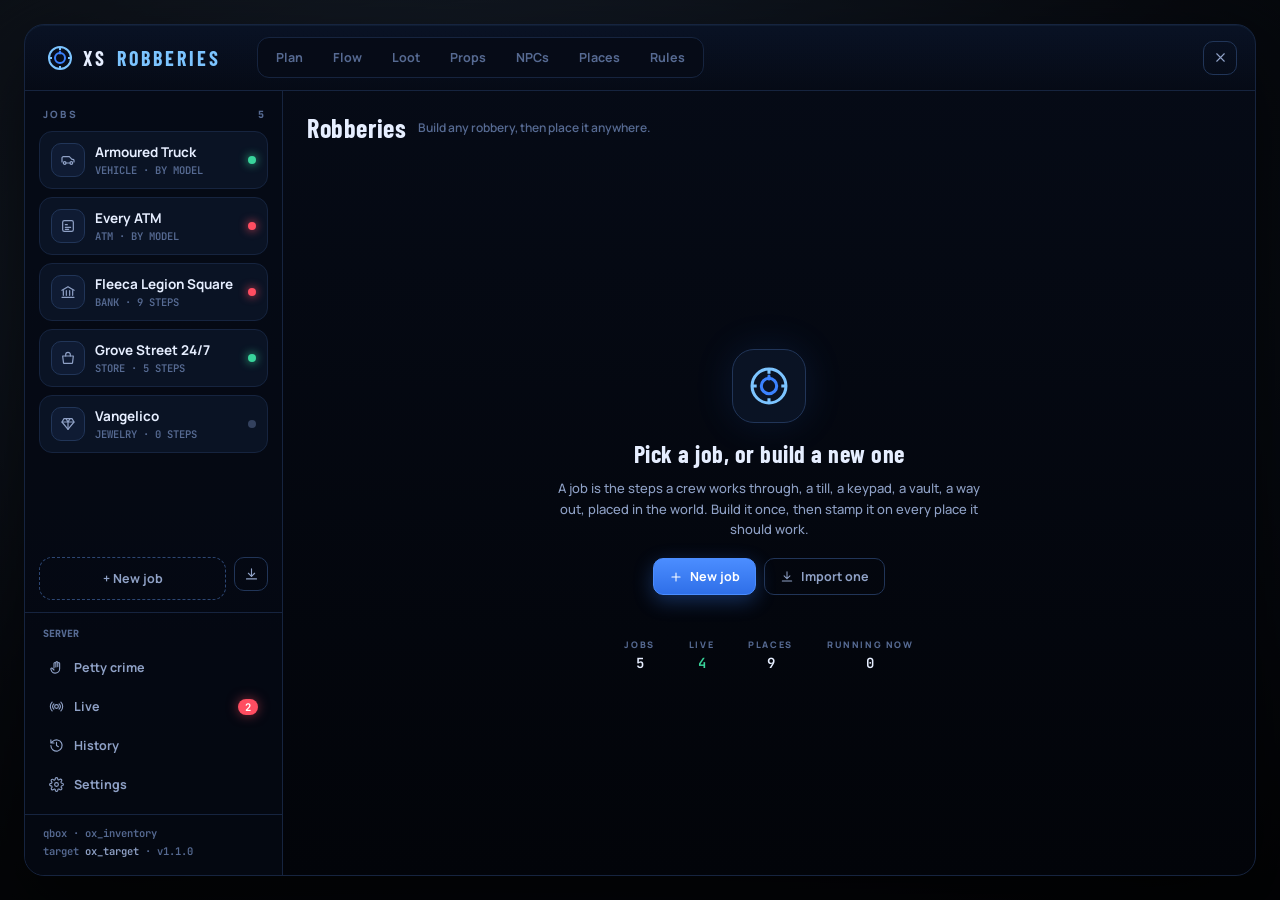
==== commit 37f50614: "XS-Robberies 1.1.0 - Petty crime: 17 small crimes with their own page in the builder - MGC Minigames" ====
--- a/html/preview.html
+++ b/html/preview.html
@@ -31,6 +31,7 @@
 <script src="js/views/places.js"></script>
 <script src="js/views/rules.js"></script>
 <script src="js/views/server.js"></script>
+<script src="js/views/petty.js"></script>
 <script src="js/inspector.js"></script>
 <script src="js/setup.js"></script>
 <script src="js/app.js"></script>
--- a/html/css/app.css
+++ b/html/css/app.css
@@ -713,6 +713,20 @@
 
 .issues { display: flex; flex-direction: column; gap: 6px; }
 .issue { display: flex; gap: 10px; align-items: flex-start; padding: 9px 11px; border-radius: 10px; font: 600 12px/1.5 var(--font-ui); border: 1px solid; }
+
+.door-list { display: flex; flex-direction: column; gap: 8px; }
+.door-card { padding: 8px 10px 10px; border-radius: 10px; background: var(--bg2); border: 1px solid var(--line); }
+.door-row { display: flex; align-items: center; gap: 10px; }
+.door-opts { display: flex; align-items: center; gap: 8px; margin-top: 8px; }
+.door-opts .seg { flex: 1; }
+.door-angle { width: 92px; flex-shrink: 0; }
+.door-angle input { padding: 7px 26px 7px 10px !important; }
+.door-angle em { right: 9px; }
+.door-row .door-ic { width: 28px; height: 28px; border-radius: 8px; display: grid; place-items: center; color: var(--ice); background: rgba(59, 130, 255, .12); flex-shrink: 0; }
+.door-row .grow { flex: 1; min-width: 0; }
+.door-row .icon-btn { width: 28px; height: 28px; border-radius: 8px; flex-shrink: 0; }
+.door-row b { display: block; font: 700 12.5px var(--font-ui); white-space: nowrap; overflow: hidden; text-overflow: ellipsis; }
+.door-row small { display: block; font: 600 10.5px var(--font-mono); color: var(--ink3); white-space: nowrap; overflow: hidden; text-overflow: ellipsis; }
 .issue i { flex-shrink: 0; width: 18px; height: 18px; border-radius: 6px; display: grid; place-items: center; font: 800 11px var(--font-mono); font-style: normal; margin-top: 1px; }
 .issue.error { background: var(--red-dim); border-color: rgba(255, 77, 97, .35); color: #ffc2c9; }
 .issue.error i { background: var(--red); color: #1c0408; }
@@ -788,8 +802,10 @@
     position: absolute;
     inset: 0;
     z-index: 20;
-    display: grid;
-    place-items: center;
+    display: flex;
+    align-items: center;
+    justify-content: center;
+    padding: 30px 20px;
     background: rgba(1, 3, 9, .72);
     animation: fade .2s ease;
 }
@@ -797,8 +813,9 @@
 @keyframes fade { from { opacity: 0; } }
 
 .modal {
-    width: min(560px, calc(100% - 40px));
-    max-height: calc(100% - 60px);
+    width: min(560px, 100%);
+    max-height: 100%;
+    min-height: 0;
     display: flex;
     flex-direction: column;
     border-radius: 18px;
@@ -808,19 +825,19 @@
     animation: pop .28s var(--ease);
 }
 
-.modal.wide { width: min(880px, calc(100% - 40px)); }
-.modal.xwide { width: min(1080px, calc(100% - 40px)); }
+.modal.wide { width: min(880px, 100%); }
+.modal.xwide { width: min(1080px, 100%); }
 
 @keyframes pop {
     from { opacity: 0; transform: translateY(10px) scale(.97); }
     to { opacity: 1; transform: none; }
 }
 
-.modal-head { display: flex; align-items: center; justify-content: space-between; padding: 18px 20px 12px; }
+.modal-head { display: flex; align-items: center; justify-content: space-between; padding: 18px 20px 12px; flex-shrink: 0; }
 .modal-head h3 { font: 700 22px var(--font-head); letter-spacing: .4px; }
 .modal-head p { font: 500 12px var(--font-ui); color: var(--ink3); margin-top: 2px; }
-.modal-body { padding: 4px 20px 16px; overflow-y: auto; }
-.modal-foot { display: flex; justify-content: flex-end; gap: 8px; padding: 14px 20px 18px; border-top: 1px solid var(--line); }
+.modal-body { padding: 4px 20px 16px; overflow-y: auto; min-height: 0; flex: 1 1 auto; }
+.modal-foot { display: flex; justify-content: flex-end; gap: 8px; padding: 14px 20px 18px; border-top: 1px solid var(--line); flex-shrink: 0; }
 
 .type-grid { display: grid; grid-template-columns: repeat(auto-fill, minmax(150px, 1fr)); gap: 10px; }
 
@@ -845,6 +862,33 @@
 .type-card .steps { margin-top: 8px; font: 600 10px var(--font-mono); color: var(--ink3); }
 
 .group-label { font: 800 9.5px var(--font-ui); letter-spacing: 2px; color: var(--ink3); margin: 14px 0 8px; text-transform: uppercase; }
+
+.type-flow { columns: 2 300px; column-gap: 16px; }
+.type-set { break-inside: avoid; padding-bottom: 8px; }
+.type-set .group-label { margin-top: 2px; }
+
+.type-row {
+    position: relative;
+    display: grid;
+    grid-template-columns: 34px 1fr;
+    gap: 11px;
+    align-items: start;
+    padding: 10px 12px;
+    margin-bottom: 7px;
+    border-radius: 12px;
+    background: var(--bg2);
+    border: 1px solid var(--line);
+    cursor: pointer;
+    overflow: hidden;
+    transition: border-color .18s, transform .18s, box-shadow .18s;
+    animation: rise .3s var(--ease) backwards;
+}
+
+.type-row::before { content: ''; position: absolute; left: 0; top: 0; bottom: 0; width: 2px; background: var(--c, var(--blue)); opacity: .85; }
+.type-row:hover { border-color: var(--cb, var(--line3)); transform: translateX(2px); box-shadow: 0 0 22px var(--cd, rgba(59, 130, 255, .14)); }
+.type-row .ti { width: 34px; height: 34px; border-radius: 10px; display: grid; place-items: center; color: var(--c, var(--ice)); background: var(--cd, rgba(59, 130, 255, .14)); }
+.type-row b { display: block; font: 700 13px var(--font-ui); }
+.type-row small { display: block; font: 500 11px/1.45 var(--font-ui); color: var(--ink3); margin-top: 2px; }
 .group-label:first-child { margin-top: 2px; }
 
 .walk { display: flex; flex-direction: column; gap: 6px; margin-top: 12px; }
@@ -947,3 +991,84 @@
 .check.done { color: var(--ink3); }
 .check.done i { background: var(--green); border-color: var(--green); color: #032217; }
 .check .go { margin-left: auto; }
+
+.pt { position: absolute; inset: 14px 16px 16px; display: grid; grid-template-columns: 318px 1fr; gap: 14px; min-height: 0; }
+.pt-list { min-height: 0; overflow-y: auto; padding-right: 4px; }
+.pt-list .group-label { margin: 16px 2px 8px; }
+.pt-edit { min-height: 0; overflow-y: auto; padding: 0 6px 18px 2px; animation: viewIn .3s var(--ease); }
+
+.pt-master { display: flex; align-items: center; gap: 12px; padding: 12px 14px; border-radius: 13px; background: linear-gradient(180deg, rgba(57, 212, 155, .1), rgba(57, 212, 155, .02)); border: 1px solid rgba(57, 212, 155, .3); }
+.pt-master.off { background: linear-gradient(180deg, rgba(255, 77, 97, .12), rgba(255, 77, 97, .03)); border-color: rgba(255, 77, 97, .45); }
+.pt-master .t { flex: 1; min-width: 0; }
+.pt-master b { display: block; font: 700 13px var(--font-ui); }
+.pt-master small { display: block; font: 500 11px var(--font-ui); color: var(--ink3); margin-top: 2px; }
+
+.pt-card { position: relative; display: grid; grid-template-columns: 32px 1fr auto; gap: 10px; align-items: center; padding: 9px 11px; margin-bottom: 6px; border-radius: 12px; background: var(--bg2); border: 1px solid var(--line); cursor: pointer; overflow: hidden; transition: border-color .18s, transform .18s, box-shadow .18s, opacity .18s; animation: rise .3s var(--ease) backwards; }
+.pt-card::before { content: ''; position: absolute; left: 0; top: 0; bottom: 0; width: 2px; background: var(--c); opacity: .85; }
+.pt-card:hover { border-color: var(--cb); transform: translateX(2px); }
+.pt-card.on { border-color: var(--c); background: linear-gradient(90deg, var(--cd), rgba(10, 19, 36, 0) 70%), var(--bg2); box-shadow: 0 0 22px var(--cd); }
+.pt-card.off .ti, .pt-card.off .tx { opacity: .5; }
+.pt-card .ti { width: 32px; height: 32px; border-radius: 10px; display: grid; place-items: center; color: var(--c); background: var(--cd); }
+.pt-card .tx { min-width: 0; }
+.pt-card b { display: flex; align-items: center; gap: 6px; font: 700 12.5px var(--font-ui); white-space: nowrap; overflow: hidden; text-overflow: ellipsis; }
+.pt-card small { display: block; font: 600 10.5px var(--font-ui); color: var(--ink3); margin-top: 1px; white-space: nowrap; overflow: hidden; text-overflow: ellipsis; }
+.pt-card small.t-warn { color: var(--gold); }
+.pt-card small.t-on { color: var(--ink2); }
+.pt-card .pt-chev { color: var(--ink3); font: 700 18px var(--font-ui); padding: 0 4px; }
+.pt-dot { display: inline-block; width: 6px; height: 6px; border-radius: 50%; background: var(--gold); box-shadow: 0 0 8px var(--gold); }
+
+.pt-head { display: flex; align-items: flex-start; gap: 14px; padding: 16px; border-radius: 16px; background: linear-gradient(180deg, var(--cd), rgba(10, 19, 36, 0) 85%), var(--bg2); border: 1px solid var(--cb); margin-bottom: 12px; }
+.pt-head .ic { width: 48px; height: 48px; border-radius: 14px; display: grid; place-items: center; flex-shrink: 0; color: #04101f; background: var(--c); box-shadow: 0 0 24px var(--cg); }
+.pt-head .grow { flex: 1; min-width: 0; }
+.pt-head .k { font: 800 10px var(--font-ui); letter-spacing: 2px; color: var(--c); text-transform: uppercase; }
+.pt-head h3 { font: 700 26px var(--font-head); letter-spacing: .5px; margin: 1px 0 3px; }
+.pt-head .acts { display: flex; align-items: center; gap: 8px; flex-shrink: 0; }
+
+.pt-sum { display: flex; flex-wrap: wrap; gap: 6px; margin-bottom: 12px; }
+.pt-pill { display: inline-flex; align-items: center; gap: 6px; padding: 5px 9px; border-radius: 8px; background: var(--bg1); border: 1px solid var(--line2); font: 600 11px var(--font-mono); color: var(--ink2); white-space: nowrap; }
+.pt-pill svg { color: var(--ink3); }
+.pt-pill.green { color: var(--green); border-color: rgba(57, 212, 155, .35); }
+.pt-pill.green svg { color: var(--green); }
+.pt-pill.red { color: #ff8a97; border-color: rgba(255, 77, 97, .35); }
+.pt-pill.gold { color: var(--gold); border-color: rgba(255, 195, 90, .35); }
+.pt-pill.violet { color: var(--violet); border-color: rgba(169, 139, 255, .35); }
+
+.pt-switch { margin-bottom: 12px; }
+.pt-cols { display: grid; grid-template-columns: 1fr 1fr; gap: 12px; align-items: start; }
+.pt-box { padding: 14px; border-radius: 14px; background: var(--bg2); border: 1px solid var(--line); margin-bottom: 12px; }
+.pt-box .sec-title { margin-top: 0; }
+
+.pt-chips { display: flex; flex-wrap: wrap; gap: 6px; align-items: center; padding: 6px; border-radius: 10px; background: var(--bg1); border: 1px solid var(--line2); }
+.pt-chips .model-chip { padding: 4px 8px; font-size: 10.5px; background: var(--bg3); }
+.pt-chips .pt-chip-add { flex: 1; min-width: 140px; border: none !important; background: transparent !important; padding: 5px 6px !important; box-shadow: none !important; font-size: 11.5px; }
+
+.pt-spot { grid-template-columns: auto 1fr auto; }
+.pt-spot-f { display: grid; grid-template-columns: 1fr 1fr; gap: 6px; align-items: center; min-width: 0; }
+.pt-spot-f .inp { padding: 6px 9px; font-size: 11.5px; }
+.pt-spot-f small { white-space: nowrap; overflow: hidden; text-overflow: ellipsis; }
+.pt-empty { display: flex; align-items: center; gap: 10px; padding: 12px; border-radius: 10px; border: 1px dashed var(--line2); font: 600 12px var(--font-ui); color: var(--ink3); }
+.pt-empty svg { color: var(--gold); flex-shrink: 0; }
+.pt-link { color: var(--ice); cursor: pointer; text-decoration: underline; text-underline-offset: 2px; }
+
+.pt-time { position: relative; height: 22px; border-radius: 7px; background: var(--bg1); border: 1px solid var(--line2); overflow: hidden; }
+.pt-time i { position: absolute; top: 0; bottom: 0; }
+.pt-time i.watch { background: linear-gradient(180deg, rgba(255, 77, 97, .55), rgba(255, 77, 97, .3)); }
+.pt-time i.away { background: linear-gradient(180deg, rgba(57, 212, 155, .7), rgba(57, 212, 155, .4)); box-shadow: inset 1px 0 0 rgba(255, 255, 255, .25); }
+.pt-time-scale { display: flex; justify-content: space-between; margin-top: 4px; font: 600 10px var(--font-mono); color: var(--ink3); }
+.pt-legend { display: flex; gap: 16px; margin-top: 8px; font: 600 11px var(--font-ui); color: var(--ink2); }
+.pt-legend span { display: inline-flex; align-items: center; gap: 6px; }
+.pt-legend i { width: 10px; height: 10px; border-radius: 3px; }
+.pt-legend i.watch { background: rgba(255, 77, 97, .6); }
+.pt-legend i.away { background: rgba(57, 212, 155, .75); }
+
+.pt-open { padding: 12px; border-radius: 12px; background: var(--bg1); border: 1px solid var(--line); margin-bottom: 10px; }
+.pt-open.off { opacity: .6; }
+.pt-open-head { display: grid; grid-template-columns: 1.4fr 1.2fr 100px 90px 40px; gap: 10px; align-items: start; margin-bottom: 10px; }
+.pt-box .item-row { grid-template-columns: minmax(0, 1fr) 66px 66px 70px 30px; gap: 6px; }
+.pt-box .item-row .unit input { padding-right: 30px !important; }
+.pt-box .item-row .unit em { right: 8px; }
+
+@media (max-width: 1480px) {
+    .pt { grid-template-columns: 280px 1fr; }
+    .pt-cols { grid-template-columns: 1fr; }
+}
--- a/html/css/play.css
+++ b/html/css/play.css
@@ -120,6 +120,35 @@
 .hud-label { flex: 1; white-space: nowrap; overflow: hidden; text-overflow: ellipsis; }
 .hud-opt { font: 800 9px var(--font-ui); letter-spacing: 1px; text-transform: uppercase; color: var(--ink3); }
 
+.hud-codes {
+    display: flex;
+    flex-direction: column;
+    gap: 5px;
+    padding-bottom: 9px;
+    margin-bottom: 9px;
+    border-bottom: 1px solid var(--edge);
+}
+
+.hud-code {
+    display: flex;
+    align-items: baseline;
+    justify-content: space-between;
+    gap: 10px;
+    font: 600 11px var(--font-ui);
+    color: var(--ink3);
+}
+
+.hud-code span { white-space: nowrap; overflow: hidden; text-overflow: ellipsis; }
+.hud-code b { font: 700 14px var(--font-mono); letter-spacing: 3px; color: var(--gold); }
+
+.hud-foot {
+    margin-top: 10px;
+    padding-top: 8px;
+    border-top: 1px solid var(--edge);
+    font: 600 10.5px var(--font-ui);
+    color: var(--ink3);
+}
+
 #minigame {
     position: fixed;
     inset: 0;
@@ -203,6 +232,8 @@
 }
 
 .mg-pin-fill { position: absolute; left: 0; right: 0; bottom: 0; background: var(--accent-dim); border-top: 1px solid var(--accent); }
+.mg-notch { position: absolute; left: 0; right: 0; background: rgba(255, 195, 90, .18); border-top: 1px solid rgba(255, 195, 90, .7); border-bottom: 1px solid rgba(255, 195, 90, .7); }
+.mg-pins > .mg-pin.set .mg-notch { opacity: 0; }
 .mg-pins > .mg-pin.set .mg-pin-fill { background: var(--accent); }
 .mg-pins > .mg-pin.active { border-color: var(--accent); box-shadow: 0 0 12px var(--accent-glow); }
 
@@ -268,6 +299,9 @@
 .mg-gauge span { position: absolute; bottom: -19px; left: 0; right: 0; text-align: center; font: 800 9.5px var(--font-ui); letter-spacing: 1px; text-transform: uppercase; color: var(--ink3); }
 .mg-gauge-fill { width: 100%; height: 0; border-radius: 9px; background: linear-gradient(0deg, var(--blue), var(--ice)); transition: height .05s linear; }
 .mg-gauge.heat .mg-gauge-fill { background: linear-gradient(0deg, var(--gold), var(--red)); }
+.mg-gauge.press .mg-gauge-fill { background: linear-gradient(0deg, #2a5fd0, var(--ice)); transition: none; }
+.mg-gauge-line { position: absolute; left: -5px; right: -5px; height: 2px; background: var(--gold); box-shadow: 0 0 8px rgba(255, 195, 90, .7); z-index: 2; }
+.mg-gate.miss { background: var(--red-dim); border-color: var(--red); }
 
 .mg-stage > .mg-pin { display: flex; flex-direction: column; gap: 10px; align-items: center; }
 .mg-pin-entry { display: flex; gap: 8px; }
